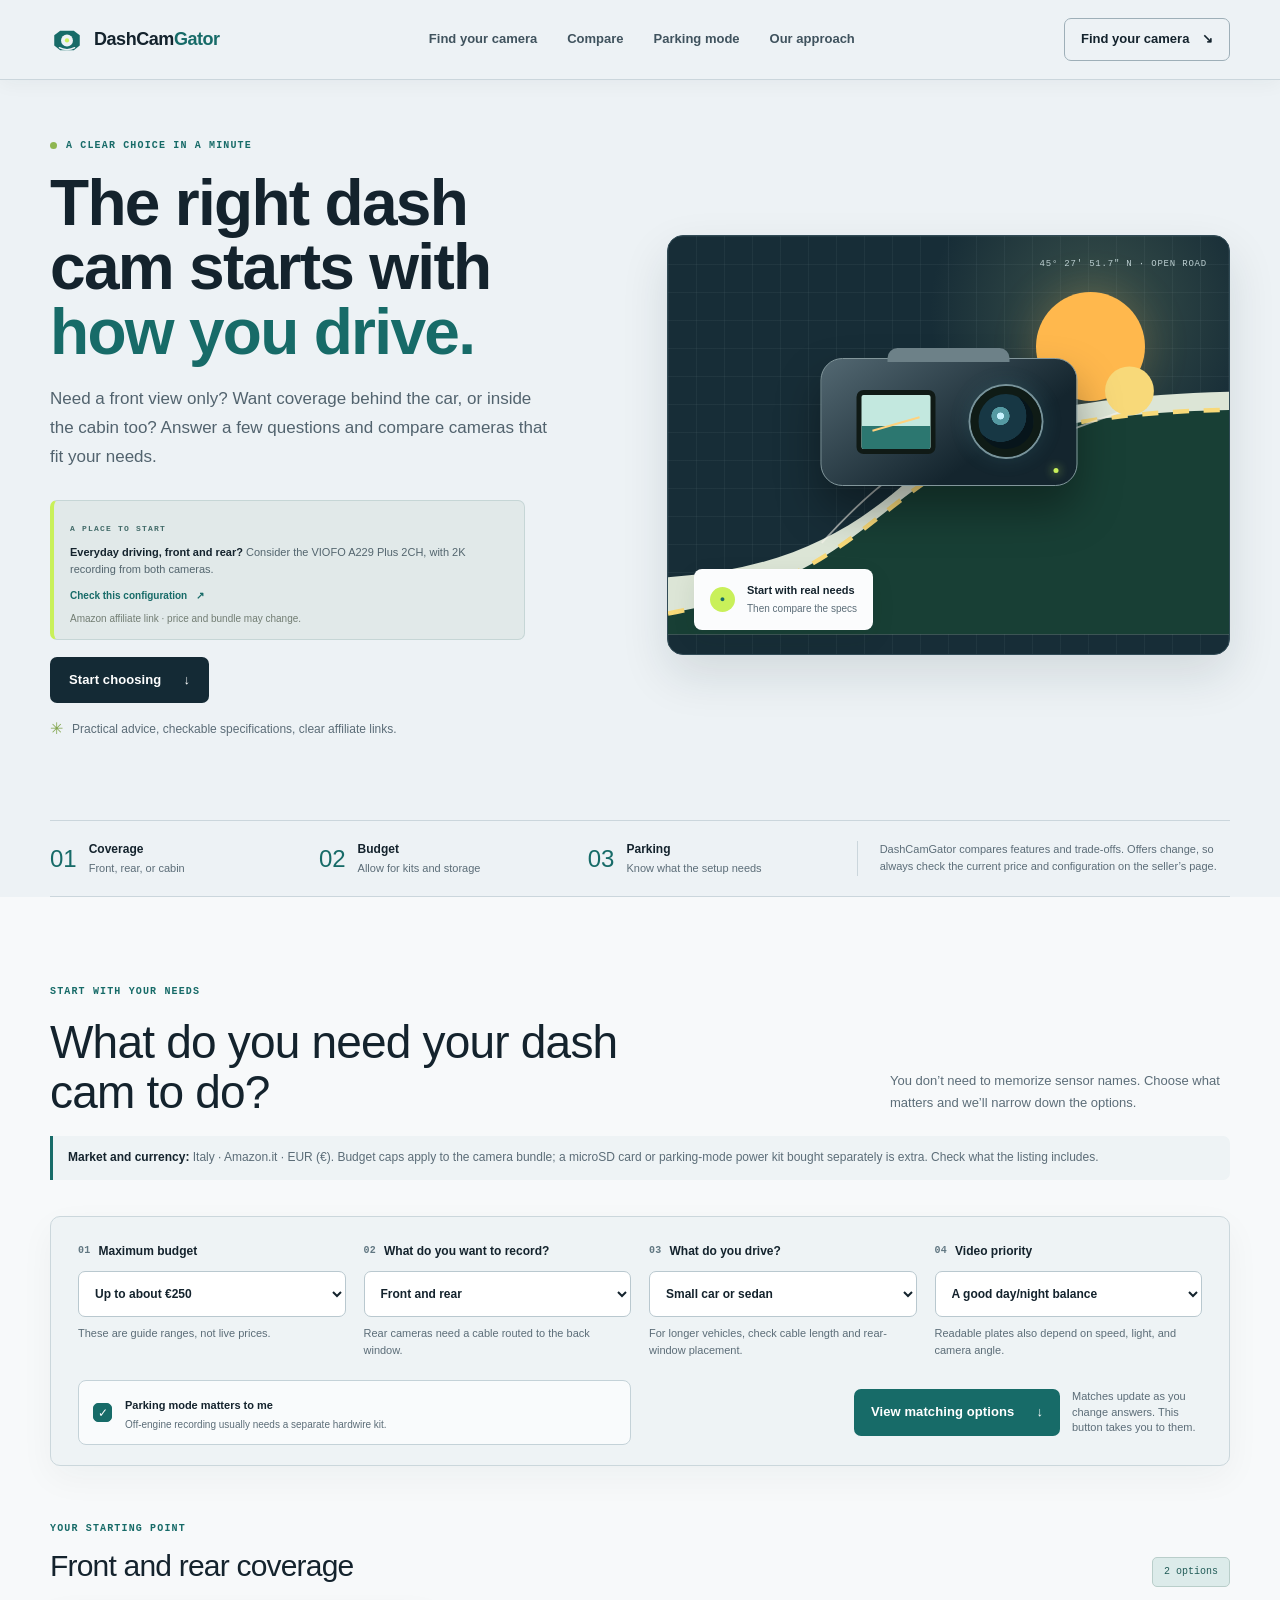
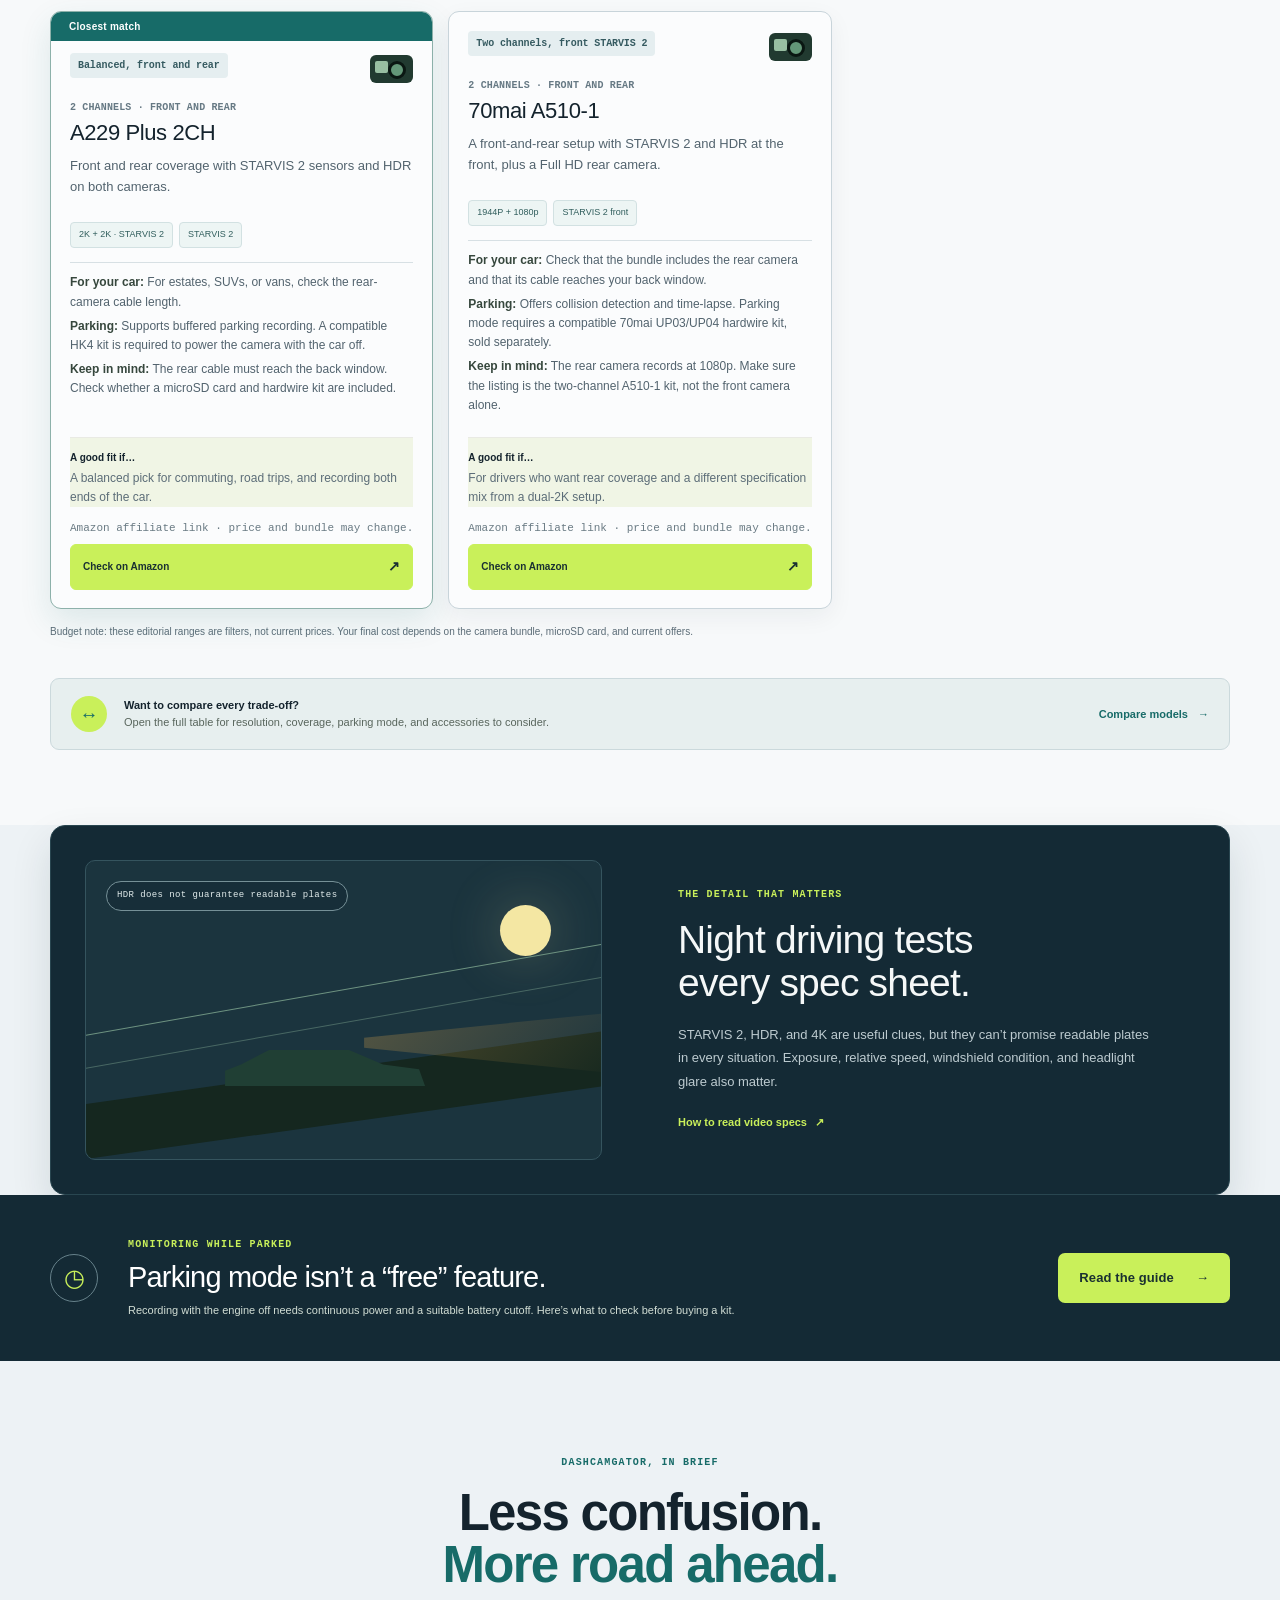
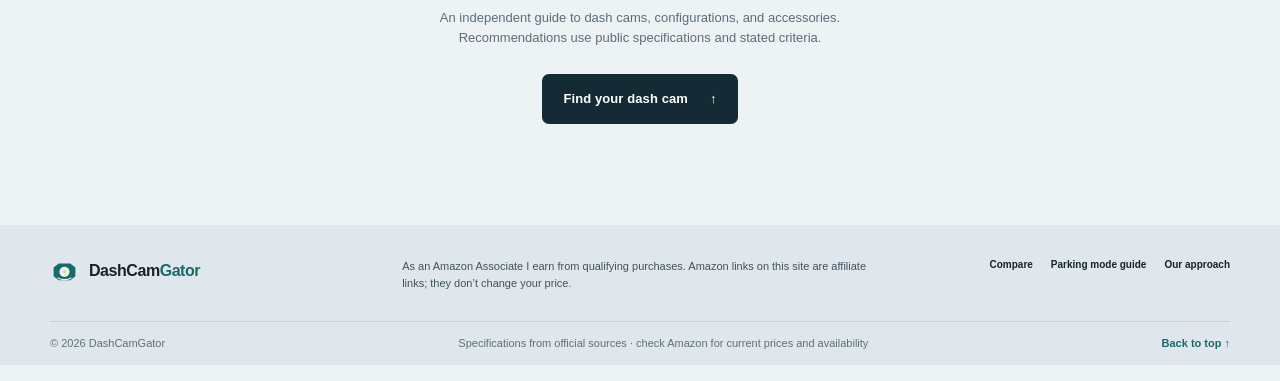
==== index.html @ cb786c98 "Publish DashCamGator static site" ====
<!doctype html>
<html lang="en">
<head>
  <meta charset="utf-8">
  <meta name="viewport" content="width=device-width, initial-scale=1">
  <meta name="theme-color" content="#edf2f5">
  <title>Which Dash Cam Should You Buy? Find Yours in a Minute | DashCamGator</title>
  <meta name="description" content="Choose a dash cam by budget, front or rear coverage, night video, and parking mode. Compare clear recommendations without made-up prices.">
  <link rel="canonical" href="https://dashcamgator.com/">
  <link rel="stylesheet" href="assets/site.css">
  <script src="assets/site.js" defer></script>
</head>
<body>
  <a class="skip-link" href="#content">Skip to content</a>
  <header class="site-header">
    <a class="brand" href="index.html" aria-label="DashCamGator home">
      <span class="brand-mark" aria-hidden="true"><svg viewBox="0 0 40 40"><path d="M5 14.5 12 9h16l7 5.5v12L28 32H12l-7-5.5z"/><circle cx="20" cy="20.5" r="7"/><circle class="brand-pupil" cx="20" cy="20.5" r="2.5"/><path class="brand-smile" d="M11 29c5 3 13 3 18 0"/></svg></span>
      <span>DashCam<span class="brand-accent">Gator</span></span>
    </a>
    <button class="menu-toggle" type="button" aria-expanded="false" aria-controls="site-nav">Menu</button>
    <nav class="site-nav" id="site-nav" aria-label="Main navigation">
      <a href="#chooser">Find your camera</a>
      <a href="compare.html">Compare</a>
      <a href="parking-mode.html">Parking mode</a>
      <a href="transparency.html">Our approach</a>
    </nav>
    <a class="header-cta" href="#chooser">Find your camera <span aria-hidden="true">↘</span></a>
  </header>

  <main id="content">
    <section class="hero section-wrap">
      <div class="hero-copy">
        <p class="eyebrow"><span class="eyebrow-dot"></span> A clear choice in a minute</p>
        <h1>The right dash cam starts with <em>how you drive.</em></h1>
        <p class="hero-lead">Need a front view only? Want coverage behind the car, or inside the cabin too? Answer a few questions and compare cameras that fit your needs.</p>
        <div class="hero-pick"><span class="hero-pick-label">A PLACE TO START</span><p><strong>Everyday driving, front and rear?</strong> Consider the VIOFO A229 Plus 2CH, with 2K recording from both cameras.</p><a href="https://www.amazon.it/s?k=VIOFO+A229+Plus+2CH+front+rear+dash+cam&tag=dacam93-20" target="_blank" rel="sponsored nofollow noopener">Check this configuration <span aria-hidden="true">↗</span></a><small>Amazon affiliate link · price and bundle may change.</small></div>
        <a class="button button-dark" href="#chooser">Start choosing <span aria-hidden="true">↓</span></a>
        <div class="hero-proof"><span aria-hidden="true">✳</span> Practical advice, checkable specifications, clear affiliate links.</div>
      </div>
      <div class="hero-visual" aria-label="Illustration of a compact dash cam and an open road">
        <div class="visual-sun"></div>
        <svg class="hero-road" viewBox="0 0 620 340" role="img" aria-hidden="true">
          <path d="M0 277c124-9 197-45 271-112 53-48 127-87 349-93v268H0z" fill="#dce5d6"/>
          <path d="M0 317c158-29 205-89 281-143 68-48 154-79 339-82v248H0z" fill="#183f35"/>
          <path d="M0 317c158-29 205-89 281-143 68-48 154-79 339-82" fill="none" stroke="#f8d979" stroke-width="5" stroke-dasharray="18 16"/>
          <path d="M170 239c43-48 74-72 114-100M448 113l58-21" fill="none" stroke="#f8f6ed" stroke-width="2" opacity=".6"/>
          <circle cx="510" cy="71" r="27" fill="#f8d979"/>
        </svg>
        <div class="camera-illustration" aria-hidden="true">
          <span class="camera-screen"><span></span></span><span class="camera-lens"></span><span class="camera-status"></span>
        </div>
        <div class="visual-caption"><span class="caption-icon">●</span><span><strong>Start with real needs</strong><small>Then compare the specs</small></span></div>
        <span class="visual-coordinate">45° 27' 51.7" N · open road</span>
      </div>
    </section>

    <section class="quick-proof section-wrap" aria-label="How to choose">
      <div><span class="proof-number">01</span><span><strong>Coverage</strong><small>Front, rear, or cabin</small></span></div>
      <div><span class="proof-number">02</span><span><strong>Budget</strong><small>Allow for kits and storage</small></span></div>
      <div><span class="proof-number">03</span><span><strong>Parking</strong><small>Know what the setup needs</small></span></div>
      <div class="proof-note">DashCamGator compares features and trade-offs. Offers change, so always check the current price and configuration on the seller’s page.</div>
    </section>

    <section class="chooser-section" id="chooser">
      <div class="section-wrap">
        <div class="section-heading chooser-heading">
          <div><p class="eyebrow">Start with your needs</p><h2>What do you need your dash cam to do?</h2></div>
          <p>You don’t need to memorize sensor names. Choose what matters and we’ll narrow down the options.</p>
        </div>
        <p class="market-note"><strong>Market and currency:</strong> Italy · Amazon.it · EUR (€). Budget caps apply to the camera bundle; a microSD card or parking-mode power kit bought separately is extra. Check what the listing includes.</p>
        <form class="chooser" id="chooser-form">
          <div class="form-step"><label for="budget">01 <span>Maximum budget</span></label><select id="budget" name="budget"><option value="1">Up to about €150</option><option value="2" selected>Up to about €250</option><option value="3">Up to about €350</option><option value="4">Prioritize quality</option></select><small>These are guide ranges, not live prices.</small></div>
          <div class="form-step"><label for="coverage">02 <span>What do you want to record?</span></label><select id="coverage" name="coverage"><option value="front">Road ahead only</option><option value="dual" selected>Front and rear</option><option value="cabin">Front, rear, and cabin</option></select><small>Rear cameras need a cable routed to the back window.</small></div>
          <div class="form-step"><label for="vehicle">03 <span>What do you drive?</span></label><select id="vehicle" name="vehicle"><option value="compact">Small car or sedan</option><option value="large">SUV, estate, or van</option><option value="work">Taxi, rideshare, or work vehicle</option></select><small>For longer vehicles, check cable length and rear-window placement.</small></div>
          <div class="form-step"><label for="priority">04 <span>Video priority</span></label><select id="priority" name="priority"><option value="balanced">A good day/night balance</option><option value="night">More detail and HDR at night</option></select><small>Readable plates also depend on speed, light, and camera angle.</small></div>
          <label class="parking-toggle" for="parking"><input id="parking" name="parking" type="checkbox" checked><span class="toggle-mark" aria-hidden="true"></span><span><strong>Parking mode matters to me</strong><small>Off-engine recording usually needs a separate hardwire kit.</small></span></label>
          <div class="form-submit"><button class="button button-green" type="submit" aria-controls="recommendations" aria-describedby="chooser-help">View matching options <span aria-hidden="true">↓</span></button><span id="chooser-help">Matches update as you change answers. This button takes you to them.</span></div>
        </form>
        <div class="recommendation-head" aria-live="polite" aria-atomic="true"><div><p class="eyebrow">Your starting point</p><h3 id="results-title">Good options to start with</h3></div><span class="result-count" id="result-count">3 options</span></div>
        <div class="product-grid" id="recommendations" aria-live="polite"></div>
        <p class="under-results">Budget note: these editorial ranges are filters, not current prices. Your final cost depends on the camera bundle, microSD card, and current offers.</p>
        <div class="compare-strip"><span class="compare-icon" aria-hidden="true">↔</span><p><strong>Want to compare every trade-off?</strong><br>Open the full table for resolution, coverage, parking mode, and accessories to consider.</p><a href="compare.html">Compare models <span aria-hidden="true">→</span></a></div>
      </div>
    </section>

    <section class="night-section section-wrap">
      <div class="night-illustration" aria-hidden="true"><span class="moon"></span><span class="night-line line-one"></span><span class="night-line line-two"></span><span class="night-car"></span><span class="night-beam"></span><span class="night-label">HDR does not guarantee readable plates</span></div>
      <div class="night-copy"><p class="eyebrow">The detail that matters</p><h2>Night driving tests<br>every spec sheet.</h2><p>STARVIS 2, HDR, and 4K are useful clues, but they can’t promise readable plates in every situation. Exposure, relative speed, windshield condition, and headlight glare also matter.</p><a class="text-link" href="compare.html#night-quality">How to read video specs <span aria-hidden="true">↗</span></a></div>
    </section>

    <section class="parking-callout">
      <div class="section-wrap parking-inner"><div class="parking-symbol" aria-hidden="true">◷</div><div><p class="eyebrow">Monitoring while parked</p><h2>Parking mode isn’t a “free” feature.</h2><p>Recording with the engine off needs continuous power and a suitable battery cutoff. Here’s what to check before buying a kit.</p></div><a class="button button-light" href="parking-mode.html">Read the guide <span aria-hidden="true">→</span></a></div>
    </section>

    <section class="closing section-wrap"><p class="eyebrow">DashCamGator, in brief</p><h2>Less confusion.<br><em>More road ahead.</em></h2><p>An independent guide to dash cams, configurations, and accessories. Recommendations use public specifications and stated criteria.</p><a class="button button-dark" href="#chooser">Find your dash cam <span aria-hidden="true">↑</span></a></section>
  </main>

  <footer class="site-footer">
    <div class="footer-top section-wrap"><a class="brand footer-brand" href="index.html"><span class="brand-mark" aria-hidden="true"><svg viewBox="0 0 40 40"><path d="M5 14.5 12 9h16l7 5.5v12L28 32H12l-7-5.5z"/><circle cx="20" cy="20.5" r="7"/><circle class="brand-pupil" cx="20" cy="20.5" r="2.5"/><path class="brand-smile" d="M11 29c5 3 13 3 18 0"/></svg></span><span>DashCam<span class="brand-accent">Gator</span></span></a><p class="footer-disclosure">As an Amazon Associate I earn from qualifying purchases. Amazon links on this site are affiliate links; they don’t change your price.</p><nav class="footer-links" aria-label="Footer links"><a href="compare.html">Compare</a><a href="parking-mode.html">Parking mode guide</a><a href="transparency.html">Our approach</a></nav></div>
    <div class="footer-bottom section-wrap"><span>© <span data-year>2026</span> DashCamGator</span><span>Specifications from official sources · check Amazon for current prices and availability</span><a href="#content">Back to top ↑</a></div>
  </footer>
</body>
</html>
---- assets/site.css ----
:root{--paper:#edf2f5;--paper-deep:#dfe7ec;--white:#fbfcfd;--ink:#14232d;--muted:#5c6d78;--green:#176b68;--green-dark:#142a35;--mint:#dcebea;--lime:#c9f05a;--yellow:#ffb84d;--line:#cbd6dc;--display:'Bahnschrift','Arial Narrow','Segoe UI',Arial,sans-serif;--sans:'Segoe UI','Aptos',Arial,sans-serif;--mono:'Consolas','SFMono-Regular','Cascadia Code',monospace;--wrap:1180px}*{box-sizing:border-box}html{scroll-behavior:smooth;scroll-padding-top:84px}body{margin:0;background:var(--paper);color:var(--ink);font-family:var(--sans);font-size:16px;line-height:1.55}a{color:inherit;text-decoration:none}button,select,input{font:inherit}button,a,select,input{accent-color:var(--green)}a:focus-visible,button:focus-visible,select:focus-visible,input:focus-visible{outline:3px solid #8cb93e;outline-offset:3px}.section-wrap{width:min(var(--wrap),calc(100% - 64px));margin-inline:auto}.skip-link{position:absolute;left:12px;top:-60px;background:var(--ink);color:white;padding:10px 15px;z-index:10}.skip-link:focus{top:12px}.site-header{height:80px;display:flex;align-items:center;justify-content:space-between;padding:0 max(32px,calc((100vw - var(--wrap))/2));border-bottom:1px solid var(--line);background:rgba(244,243,237,.94);position:sticky;top:0;z-index:5;backdrop-filter:blur(12px)}.brand{display:inline-flex;align-items:center;gap:10px;font-size:18px;font-weight:800;letter-spacing:-.7px;white-space:nowrap}.brand-mark{width:34px;height:34px;display:inline-flex}.brand-mark svg{width:100%;height:100%;fill:var(--green)}.brand-mark circle{fill:var(--paper)}.brand-mark .brand-pupil{fill:var(--lime)}.brand-mark .brand-smile{fill:none;stroke:var(--paper);stroke-width:1.5;stroke-linecap:round}.brand-accent{color:var(--green)}.site-nav{display:flex;align-items:center;gap:30px;font-size:13px;font-weight:700;color:#46534c}.site-nav a:hover,.footer-links a:hover{color:var(--green)}.header-cta{font-size:13px;font-weight:700;border:1px solid var(--ink);border-radius:999px;padding:10px 16px}.header-cta span{padding-left:9px}.menu-toggle{display:none;background:none;border:1px solid var(--line);border-radius:8px;padding:8px 12px}.hero{min-height:590px;display:grid;grid-template-columns:1fr 1fr;align-items:center;gap:54px;padding-block:58px 68px}.hero-copy{max-width:550px;padding-bottom:10px}.eyebrow{text-transform:uppercase;letter-spacing:1.6px;font-weight:800;font-size:10px;color:var(--green);margin:0 0 17px;display:flex;align-items:center;gap:9px}.eyebrow-dot{width:7px;height:7px;border-radius:50%;background:#8eb650;display:inline-block}.hero h1,.closing h2{font-family:var(--display);font-weight:500;font-size:clamp(46px,5vw,68px);line-height:1.01;letter-spacing:-2.1px;margin:0 0 21px;max-width:610px}.hero h1 em,.closing h2 em{font-weight:500;color:var(--green);font-style:italic}.hero-lead{font-size:17px;line-height:1.7;color:#5c675f;max-width:500px;margin:0 0 28px}.button{display:inline-flex;justify-content:center;align-items:center;gap:22px;border:0;border-radius:999px;padding:15px 21px;font-size:13px;font-weight:800;transition:transform .18s ease,background .18s ease;cursor:pointer}.button:hover{transform:translateY(-2px)}.button-dark{color:white;background:var(--ink)}.button-dark:hover{background:#2c4339}.button-green{color:white;background:var(--green)}.button-green:hover{background:var(--green-dark)}.button-light{background:var(--paper);color:var(--green-dark)}.hero-proof{margin-top:27px;color:var(--muted);font-size:12px;display:flex;align-items:center;gap:9px}.hero-proof span{font-size:16px;color:#82a54d}.hero-visual{height:420px;background:#e4e9df;border-radius:48% 48% 18px 18px;position:relative;overflow:hidden}.visual-sun{position:absolute;top:56px;right:84px;width:109px;height:109px;border-radius:50%;background:var(--yellow)}.hero-road{position:absolute;inset:auto 0 0;width:100%;height:83%}.camera-illustration{position:absolute;top:122px;left:50%;transform:translateX(-50%);height:128px;width:257px;border-radius:22px;background:linear-gradient(145deg,#334c40,#162b25);box-shadow:0 24px 44px #14372f38;display:flex;align-items:center;justify-content:space-evenly;border:1px solid #597364}.camera-illustration:before{content:"";position:absolute;width:122px;height:14px;top:-11px;background:#3f594b;border-radius:10px 10px 0 0}.camera-screen{width:79px;height:64px;border-radius:7px;background:#b2d3c2;display:flex;align-items:center;justify-content:center;border:5px solid #101a16;overflow:hidden}.camera-screen:before{content:"";width:100%;height:23px;align-self:flex-end;background:#4f8268}.camera-screen span{position:absolute;width:49px;height:2px;background:#f7e28d;transform:rotate(-16deg);margin-top:5px}.camera-lens{width:71px;height:71px;border:8px solid #0f1b16;background:radial-gradient(circle at 40% 40%,#9bbba1 0 7%,#47715b 8% 19%,#102820 20% 55%,#07130f 56%);border-radius:50%;box-shadow:0 0 0 2px #4d6857}.camera-status{position:absolute;right:18px;bottom:12px;width:5px;height:5px;border-radius:50%;background:#bde777;box-shadow:0 0 8px #bde777}.visual-caption{position:absolute;left:26px;bottom:24px;background:var(--white);border-radius:11px;padding:12px 15px;display:flex;align-items:center;gap:12px;box-shadow:0 8px 24px #17332915}.caption-icon{width:25px;height:25px;border-radius:50%;background:var(--lime);display:grid;place-items:center;color:var(--green);font-size:9px}.visual-caption strong,.visual-caption small{display:block}.visual-caption strong{font-size:11px}.visual-caption small{font-size:10px;color:var(--muted);margin-top:2px}.visual-coordinate{position:absolute;right:22px;top:22px;color:#5c7160;font-size:9px;letter-spacing:.8px;text-transform:uppercase}.quick-proof{border-top:1px solid var(--line);border-bottom:1px solid var(--line);padding-block:19px;display:grid;grid-template-columns:1fr 1fr 1fr 1.5fr;align-items:center;gap:20px}.quick-proof>div:not(.proof-note){display:flex;align-items:center;gap:12px}.proof-number{font-family:var(--display);font-size:24px;color:#85a56a}.quick-proof strong,.quick-proof small{display:block}.quick-proof strong{font-size:12px}.quick-proof small{color:var(--muted);font-size:10px;margin-top:2px}.proof-note{font-size:10px;color:var(--muted);border-left:1px solid var(--line);padding-left:22px;line-height:1.55}.chooser-section{background:var(--white);padding:87px 0 75px}.section-heading{display:flex;justify-content:space-between;align-items:end;gap:48px}.section-heading h2,.night-copy h2,.parking-inner h2,.article-hero h1,.article-section h2{font-family:var(--display);font-weight:500;letter-spacing:-1px;line-height:1.1}.section-heading h2{font-size:clamp(32px,3.7vw,46px);margin:0;max-width:620px}.section-heading>p{max-width:340px;font-size:13px;line-height:1.65;color:var(--muted);margin:0 0 5px}.chooser{margin-top:36px;padding:25px 27px 20px;border:1px solid var(--line);border-radius:16px;display:grid;grid-template-columns:repeat(4,1fr);gap:22px 18px;background:#fbfbf6}.form-step label{display:flex;gap:8px;align-items:center;color:#93a296;font-weight:800;font-size:10px;letter-spacing:.7px}.form-step label span{color:var(--ink);font-size:12px;letter-spacing:0}.form-step select{width:100%;height:46px;margin-top:11px;padding:0 34px 0 12px;border:1px solid var(--line);border-radius:8px;background:white;color:var(--ink);font-size:12px;font-weight:700}.form-step small,.parking-toggle small{display:block;color:var(--muted);font-size:10px;line-height:1.45;margin-top:8px}.parking-toggle{grid-column:span 2;display:flex;align-items:center;gap:13px;background:#eef3e9;border:1px solid #dae4d4;border-radius:9px;padding:11px 14px;cursor:pointer}.parking-toggle input{position:absolute;opacity:0;width:1px;height:1px}.toggle-mark{flex:0 0 19px;width:19px;height:19px;border:1px solid #a3b19f;border-radius:5px;background:white;display:grid;place-items:center}.parking-toggle input:checked+.toggle-mark{background:var(--green);border-color:var(--green)}.parking-toggle input:checked+.toggle-mark:after{content:"✓";color:white;font-size:12px;line-height:1}.parking-toggle input:focus-visible+.toggle-mark{outline:3px solid #8cb93e;outline-offset:3px}.parking-toggle strong{font-size:11px}.parking-toggle small{margin-top:1px}.form-submit{grid-column:span 2;display:flex;align-items:center;justify-content:flex-end;gap:12px}.form-submit .button{padding:13px 17px}.form-submit>span{max-width:130px;color:var(--muted);font-size:9px;line-height:1.4}.recommendation-head{display:flex;justify-content:space-between;align-items:end;margin:55px 0 21px}.recommendation-head .eyebrow{margin-bottom:7px}.recommendation-head h3{font-family:var(--display);font-size:30px;font-weight:500;letter-spacing:-.5px;margin:0}.result-count{font-size:10px;color:var(--green);background:var(--mint);border-radius:999px;padding:6px 11px;margin-bottom:3px}.product-grid{display:grid;grid-template-columns:repeat(3,1fr);gap:15px}.product-card{position:relative;border:1px solid var(--line);border-radius:14px;background:#fff;padding:19px 19px 18px;display:flex;flex-direction:column;min-height:405px;overflow:hidden}.product-card.is-best{border-color:#88a77b;box-shadow:0 10px 28px #2544330b}.product-card.is-best:before{content:"Closest match";position:absolute;top:0;left:0;right:0;background:var(--green);color:white;padding:7px 18px;font-size:10px;font-weight:800;letter-spacing:.25px}.product-card.is-best .product-card-top{margin-top:22px}.product-card-top{display:flex;align-items:start;justify-content:space-between;gap:12px}.product-badge{font-size:9px;color:var(--green);background:#edf3e9;padding:5px 8px;border-radius:999px;font-weight:800}.camera-mini{width:43px;height:28px;border-radius:6px;background:#213a30;position:relative;flex-shrink:0;margin-top:2px}.camera-mini:before{content:"";position:absolute;right:7px;top:6px;width:12px;height:12px;border:3px solid #0a1712;border-radius:50%;background:#639778}.camera-mini:after{content:"";position:absolute;left:5px;top:6px;width:13px;height:12px;border-radius:2px;background:#98bfa2}.channels-label{margin:17px 0 5px;color:var(--muted);font-size:9px;text-transform:uppercase;letter-spacing:1px;font-weight:800}.product-card h4{font-family:var(--display);font-size:22px;line-height:1.15;font-weight:500;letter-spacing:-.4px;margin:0 0 11px}.product-summary{color:#59665d;font-size:11px;line-height:1.58;margin:0 0 14px;min-height:52px}.spec-pills{display:flex;gap:6px;flex-wrap:wrap;margin-bottom:14px}.spec-pills span{font-size:9px;color:#45564a;border:1px solid #e1e5dc;border-radius:999px;padding:5px 8px}.product-verdict{border-top:1px solid #e9eae4;padding-top:12px;margin-top:auto}.product-verdict strong{font-size:10px;display:block;margin-bottom:4px}.product-verdict p{font-size:10px;line-height:1.45;color:var(--muted);margin:0}.affiliate-note{font-size:9px;color:#66716a;margin:13px 0 8px}.product-link{display:flex;justify-content:space-between;align-items:center;background:var(--ink);color:white;border-radius:7px;padding:11px 12px;font-size:10px;font-weight:800}.product-link:hover{background:var(--green)}.product-link span{font-size:14px}.under-results{font-size:10px;color:var(--muted);margin:15px 0 39px}.compare-strip{display:flex;align-items:center;gap:17px;background:#f0f1e9;border-radius:12px;padding:17px 20px}.compare-icon{width:36px;height:36px;border-radius:50%;background:var(--lime);display:grid;place-items:center;font-size:19px;color:var(--green);flex-shrink:0}.compare-strip p{font-size:11px;line-height:1.55;color:#59665d;margin:0;flex:1}.compare-strip strong{color:var(--ink)}.compare-strip>a{font-size:11px;font-weight:800;color:var(--green);white-space:nowrap}.compare-strip>a span{margin-left:7px}.night-section{display:grid;grid-template-columns:1fr 1fr;gap:76px;align-items:center;padding-block:93px}.night-illustration{height:300px;border-radius:17px;background:#1f3831;position:relative;overflow:hidden;background-image:linear-gradient(130deg,transparent 50%,#294d40 50%)}.night-illustration:before{content:"";position:absolute;left:0;right:0;bottom:0;height:55px;background:#15271f;transform:skewY(-8deg);transform-origin:left}.moon{position:absolute;width:51px;height:51px;border-radius:50%;background:#f4e7a3;right:50px;top:44px;box-shadow:0 0 54px #f4e7a340}.night-line{position:absolute;height:1px;background:#6e9381;left:-18px;right:-10px;transform:rotate(-10deg)}.line-one{top:129px}.line-two{top:162px;opacity:.55}.night-car{position:absolute;bottom:66px;left:27%;width:200px;height:48px;background:#203f34;clip-path:polygon(8% 40%,22% 10%,62% 10%,79% 40%,97% 50%,100% 85%,0 85%,0 53%);filter:drop-shadow(0 5px 5px #0c1611)}.night-car:after{content:"";position:absolute}.night-beam{position:absolute;bottom:85px;left:54%;width:260px;height:63px;background:linear-gradient(90deg,#f8e49b33,transparent);clip-path:polygon(0 42%,100% 0,100% 100%,0 58%)}.night-label{position:absolute;left:20px;top:20px;color:#b9d0c0;border:1px solid #789284;border-radius:999px;padding:7px 10px;font-size:9px;letter-spacing:.4px}.night-copy h2{font-size:39px;margin:0 0 18px}.night-copy>p:not(.eyebrow){font-size:13px;line-height:1.8;color:var(--muted);max-width:480px}.text-link{display:inline-flex;align-items:center;gap:8px;font-size:11px;font-weight:800;color:var(--green);margin-top:8px}.parking-callout{background:var(--green-dark);color:white;padding:42px 0}.parking-inner{display:grid;grid-template-columns:55px 1fr auto;align-items:center;gap:23px}.parking-symbol{height:48px;width:48px;border:1px solid #739080;border-radius:50%;display:grid;place-items:center;color:var(--lime);font-family:var(--display);font-size:24px}.parking-inner .eyebrow{color:var(--lime);margin-bottom:9px}.parking-inner h2{font-size:29px;margin:0 0 8px}.parking-inner p:not(.eyebrow){font-size:11px;color:#d1ddd4;margin:0;max-width:650px}.parking-inner .button{margin-left:18px}.closing{text-align:center;padding-block:94px 101px}.closing .eyebrow{justify-content:center}.closing h2{font-size:51px;margin:0 auto 18px}.closing>p:not(.eyebrow){font-size:13px;color:var(--muted);max-width:445px;margin:0 auto 25px}.site-footer{background:#e9e9e1}.footer-top{display:grid;grid-template-columns:1fr 1.5fr 1fr;gap:35px;align-items:start;padding-block:32px 27px}.footer-brand{font-size:16px}.footer-brand .brand-mark{width:29px;height:29px}.footer-disclosure{font-size:10px;line-height:1.6;color:#46534c;margin:1px 0}.footer-links{display:flex;justify-content:flex-end;gap:18px;font-size:10px;font-weight:700;flex-wrap:wrap}.footer-bottom{border-top:1px solid #d4d7cd;padding-block:13px;display:flex;justify-content:space-between;gap:14px;color:#717b72;font-size:9px}.footer-bottom a{color:var(--green);font-weight:700}.article-hero{background:var(--green-dark);color:white;padding:77px 0 74px}.article-hero .eyebrow{color:var(--lime)}.article-hero h1{font-size:clamp(42px,5vw,62px);max-width:810px;margin:0 0 16px}.article-hero>div>p:not(.eyebrow){max-width:700px;color:#d8e3db;font-size:15px;line-height:1.7}.article-body{padding-block:55px 80px}.article-layout{display:grid;grid-template-columns:minmax(0,760px) 270px;gap:70px;align-items:start}.article-main p,.article-main li{font-size:14px;color:#4e5d53;line-height:1.8}.article-main h2{font-size:33px;margin:43px 0 13px}.article-main h3{font-size:18px;margin:27px 0 8px}.article-main ul{padding-left:21px}.article-main li{padding-left:4px;margin:7px 0}.article-callout{padding:18px 20px;border-left:3px solid #8fae61;background:#edf2e8;border-radius:0 9px 9px 0;margin:23px 0;color:#42574a;font-size:12px;line-height:1.7}.article-aside{position:sticky;top:106px;background:#eeefe8;border-radius:11px;padding:19px}.article-aside h3{font-family:var(--display);font-size:21px;font-weight:500;margin:0 0 12px}.article-aside a{display:block;font-size:11px;font-weight:700;color:var(--green);padding:9px 0;border-top:1px solid #d9ddd3}.comparison-wrap{overflow-x:auto;border:1px solid var(--line);border-radius:12px;background:white;margin:22px 0}.comparison-table{width:100%;border-collapse:collapse;min-width:770px}.comparison-table th,.comparison-table td{text-align:left;vertical-align:top;padding:14px 15px;border-bottom:1px solid #e7e9e2;font-size:11px;line-height:1.55}.comparison-table th{background:#eff2e9;color:#385042;font-size:10px;letter-spacing:.3px}.comparison-table td:first-child{font-weight:800;color:var(--ink);min-width:135px}.comparison-table tr:last-child td{border-bottom:0}.source-list a{color:var(--green);text-decoration:underline;text-underline-offset:3px}.small-print{font-size:11px!important;color:var(--muted)!important}.pending-info{display:block;border:1px dashed #9c6b33;background:#fff5e7;color:#6a4823;border-radius:8px;padding:12px 14px;font-size:12px;line-height:1.6;margin:20px 0}.article-main .notice-title{font-size:13px;font-weight:800;color:var(--ink)}@media(max-width:950px){.site-header{padding-inline:24px}.site-nav{gap:16px}.hero{gap:28px;min-height:520px}.hero-visual{height:360px}.quick-proof{grid-template-columns:1fr 1fr}.proof-note{grid-column:span 2;padding:10px 0 0;border-left:0;border-top:1px solid var(--line)}.chooser{grid-template-columns:repeat(2,1fr)}.product-grid{grid-template-columns:repeat(2,1fr)}.product-card:last-child:nth-child(odd){grid-column:span 2;min-height:330px}.night-section{gap:40px}.parking-inner{grid-template-columns:48px 1fr}.parking-inner .button{grid-column:2;margin:0;justify-self:start}.footer-top{grid-template-columns:1fr 1.4fr}.footer-links{grid-column:span 2;justify-content:flex-start}.article-layout{grid-template-columns:minmax(0,1fr) 220px;gap:35px}}@media(max-width:700px){.section-wrap{width:min(100% - 36px,var(--wrap))}.site-header{height:68px;padding-inline:18px}.brand{font-size:16px}.brand-mark{width:29px;height:29px}.header-cta{display:none}.menu-toggle{display:block;font-size:11px;font-weight:700}.site-nav{display:none;position:absolute;top:67px;left:0;right:0;background:var(--paper);padding:12px 20px 18px;border-bottom:1px solid var(--line);flex-direction:column;align-items:stretch;gap:0}.site-nav.is-open{display:flex}.site-nav a{padding:11px 0;border-bottom:1px solid var(--line)}.site-nav a:last-child{border:0}.hero{grid-template-columns:1fr;gap:30px;padding-block:49px 42px}.hero h1{font-size:48px;max-width:500px}.hero-lead{font-size:15px}.hero-visual{height:310px}.visual-sun{width:80px;height:80px;right:49px;top:36px}.camera-illustration{top:89px;transform:translateX(-50%) scale(.84)}.visual-caption{left:14px;bottom:14px}.visual-coordinate{top:15px;right:13px;font-size:8px}.quick-proof{gap:15px 10px;padding-block:17px}.quick-proof>div:not(.proof-note){gap:8px}.proof-number{font-size:19px}.quick-proof strong{font-size:10px}.quick-proof small{font-size:9px}.proof-note{font-size:9px;grid-column:span 2}.chooser-section{padding:59px 0 52px}.section-heading{display:block}.section-heading h2{font-size:37px}.section-heading>p{margin-top:13px;font-size:12px}.chooser{grid-template-columns:1fr;padding:18px;gap:17px;margin-top:24px}.form-step select{height:44px}.parking-toggle,.form-submit{grid-column:span 1}.form-submit{justify-content:flex-start;flex-wrap:wrap}.form-submit>span{max-width:120px}.recommendation-head{margin-top:39px}.recommendation-head h3{font-size:26px}.product-grid{grid-template-columns:1fr}.product-card:last-child:nth-child(odd){grid-column:auto;min-height:405px}.product-card{min-height:405px}.compare-strip{align-items:flex-start;flex-wrap:wrap;padding:15px}.compare-strip p{min-width:calc(100% - 60px)}.compare-strip>a{margin-left:53px}.night-section{grid-template-columns:1fr;gap:27px;padding-block:60px}.night-illustration{height:240px}.night-copy h2{font-size:34px}.parking-callout{padding:31px 0}.parking-inner{grid-template-columns:39px 1fr;gap:15px}.parking-symbol{height:38px;width:38px}.parking-inner h2{font-size:25px}.parking-inner p:not(.eyebrow){font-size:10px}.parking-inner .button{grid-column:2;margin-top:5px}.closing{padding-block:68px}.closing h2{font-size:43px}.footer-top{grid-template-columns:1fr;gap:17px;padding-block:27px 20px}.footer-links{grid-column:auto;justify-content:flex-start;gap:15px}.footer-bottom{flex-wrap:wrap;justify-content:flex-start}.footer-bottom span:nth-child(2){order:3;width:100%}.article-hero{padding:56px 0}.article-hero h1{font-size:43px}.article-hero>div>p:not(.eyebrow){font-size:13px}.article-body{padding-block:37px 58px}.article-layout{grid-template-columns:1fr;gap:25px}.article-aside{position:static;order:-1}.article-main h2{font-size:29px;margin-top:34px}.article-main p,.article-main li{font-size:13px}.comparison-wrap{margin-inline:-3px}.comparison-table th,.comparison-table td{padding:12px}.pending-info{font-size:11px}}@media(prefers-reduced-motion:reduce){html{scroll-behavior:auto}*,*:before,*:after{transition:none!important;animation:none!important}}
.visually-hidden{position:absolute!important;width:1px!important;height:1px!important;padding:0!important;margin:-1px!important;overflow:hidden!important;clip:rect(0,0,0,0)!important;white-space:nowrap!important;border:0!important}.budget-warning{margin:0 0 16px}
.product-extra{padding:10px 0 12px;margin-bottom:10px;border-top:1px solid #e9eae4}.product-extra p{font-size:9px;line-height:1.5;color:#657168;margin:0 0 5px}.product-extra p:last-child{margin-bottom:0}.product-extra strong{color:#36473d}
.hero-pick{max-width:475px;border-left:3px solid #9fbd75;background:#ebeee5;padding:12px 15px;margin:0 0 17px}.hero-pick-label{font-size:8px;letter-spacing:1.2px;font-weight:800;color:#4e765e}.hero-pick p{font-size:11px;line-height:1.55;margin:5px 0 4px;color:#526056}.hero-pick p strong{color:#1e3027}.hero-pick a{font-size:10px;font-weight:800;color:#215d47}.hero-pick a span{margin-left:6px}.hero-pick small{display:block;font-size:8px;color:#727d73;margin-top:4px}.hero .button{padding:13px 19px}.hero-proof{margin-top:14px}@media(max-width:700px){.hero-pick{max-width:100%;margin-bottom:14px}.hero-proof{margin-top:14px}}

/* DashCamGator automotive / tech visual system */
body { background: var(--paper); color: var(--ink); }
button, select, input { accent-color: var(--green); }
a:focus-visible, button:focus-visible, select:focus-visible, input:focus-visible {
  outline-color: #bf7b20;
  outline-offset: 3px;
}
.site-header {
  background: rgba(237, 242, 245, .96);
  border-bottom-color: var(--line);
  box-shadow: 0 4px 18px rgba(20, 42, 53, .045);
}
.brand { letter-spacing: -.45px; }
.brand-accent { color: var(--green); }
.site-nav { color: #40535e; }
.site-nav a:hover, .footer-links a:hover { color: var(--green); }
.header-cta, .menu-toggle {
  border-color: #9eafb8;
  border-radius: 7px;
  transition: background .18s ease, color .18s ease, border-color .18s ease;
}
.header-cta:hover { background: var(--green-dark); border-color: var(--green-dark); color: white; }
.eyebrow, .hero-pick-label, .form-step label, .channels-label,
.product-badge, .affiliate-note, .visual-coordinate, .night-label {
  font-family: var(--mono);
}
.eyebrow { letter-spacing: 1.15px; color: var(--green); }
.hero h1, .closing h2, .section-heading h2, .night-copy h2,
.parking-inner h2, .article-hero h1, .article-section h2, .article-main h2,
.article-main h3, .recommendation-head h3 {
  font-family: var(--display);
  letter-spacing: -.8px;
}
.hero h1, .closing h2 { font-weight: 750; letter-spacing: -1.7px; }
.hero h1 em, .closing h2 em { color: var(--green); font-style: normal; font-weight: 750; }
.hero-lead { color: #52636e; }
.hero-pick {
  background: #e1e9e9;
  border: 1px solid #c6d6d6;
  border-left: 4px solid var(--lime);
  border-radius: 7px;
  padding: 13px 16px;
}
.hero-pick-label { color: #426b69; }
.hero-pick p { color: #53656e; }
.hero-pick p strong { color: var(--ink); }
.hero-pick a { color: var(--green); }
.hero-visual {
  border: 1px solid #314b56;
  border-radius: 16px;
  background-color: #172d37;
  background-image:
    linear-gradient(rgba(190, 211, 217, .055) 1px, transparent 1px),
    linear-gradient(90deg, rgba(190, 211, 217, .055) 1px, transparent 1px),
    radial-gradient(circle at 76% 18%, #3a514b 0, transparent 30%);
  background-size: 28px 28px, 28px 28px, 100% 100%;
  box-shadow: 0 20px 48px rgba(20, 42, 53, .12);
}
.visual-sun { background: var(--yellow); box-shadow: 0 0 45px rgba(255, 184, 77, .22); }
.camera-illustration {
  background: linear-gradient(145deg, #536872, #14252e 68%);
  border-color: #82969b;
  box-shadow: 0 24px 44px rgba(0, 0, 0, .35);
}
.camera-illustration:before { background: #6d8188; }
.camera-screen { background: #c3e8df; }
.camera-screen:before { background: #2c7770; }
.camera-screen span { background: #ffd27e; }
.camera-lens {
  background: radial-gradient(circle at 40% 40%, #c9f3ff 0 7%, #5599a2 8% 19%, #173744 20% 55%, #07151b 56%);
  box-shadow: 0 0 0 2px #78939a, 0 0 22px rgba(93, 188, 199, .18);
}
.camera-status { background: var(--lime); box-shadow: 0 0 10px var(--lime); }
.visual-caption { border: 1px solid rgba(255,255,255,.6); border-radius: 8px; }
.caption-icon { background: var(--lime); }
.visual-coordinate { color: #bbced0; }
.button {
  border-radius: 7px;
  letter-spacing: .1px;
}
.button-dark { background: var(--green-dark); }
.button-dark:hover { background: #244552; }
.button-green { background: var(--green); }
.button-green:hover { background: #115451; }
.button-light { background: var(--lime); color: #1a3031; }
.button-light:hover { background: #d8f988; }
.quick-proof { border-color: var(--line); }
.proof-number { color: var(--green); }
.proof-note { border-left-color: var(--line); }
.chooser-section { background: #f7f9fa; }
.section-heading h2 { color: var(--ink); }
.section-heading > p { color: var(--muted); }
.chooser {
  border-color: #cbd7dc;
  border-radius: 10px;
  background: #eef3f5;
  box-shadow: 0 12px 35px rgba(20, 42, 53, .045);
}
.form-step label { color: #617782; letter-spacing: .25px; }
.form-step label span { color: var(--ink); font-family: var(--sans); }
.form-step select {
  border: 1px solid #b9c8cf;
  border-radius: 7px;
  background: #fff;
  color: var(--ink);
}
.form-step select:hover { border-color: var(--green); }
.form-step small { color: var(--muted); }
.parking-toggle { border-color: #c4d2d8; border-radius: 8px; background: #f9fbfc; }
.toggle-mark { border-color: #8da2aa; }
.parking-toggle input:checked + .toggle-mark { background: var(--green); border-color: var(--green); }
.form-submit > span { color: var(--muted); }
.recommendation-head { border-bottom-color: var(--line); }
.recommendation-head .eyebrow { color: var(--green); }
.result-count { border: 1px solid #b9ceca; border-radius: 5px; background: var(--mint); color: #225c58; font-family: var(--mono); }
.product-card {
  border: 1px solid #c8d4da;
  border-radius: 11px;
  background: var(--white);
  box-shadow: 0 8px 24px rgba(20, 42, 53, .055);
}
.product-card.is-best {
  border-color: #8db1aa;
  box-shadow: 0 12px 32px rgba(23, 107, 104, .12);
}
.product-badge { border-radius: 4px; background: #e5eef0; color: #355a60; letter-spacing: -.1px; }
.channels-label { color: #667984; letter-spacing: .15px; }
.product-summary { color: #52636e; }
.spec-pills span { border: 1px solid #d2e1e2; border-radius: 4px; background: #edf5f4; color: #315e5d; }
.product-extra { border-top-color: #d7e0e4; }
.product-verdict { border-left-color: var(--lime); background: #f0f5e5; }
.product-link {
  border: 1px solid var(--lime);
  border-radius: 6px;
  background: var(--lime);
  color: #193032;
}
.product-link:hover { background: #daf887; border-color: #daf887; }
.affiliate-note { color: #697a83; }
.compare-strip { border: 1px solid #cbd9dc; border-radius: 9px; background: #e7efef; }
.compare-icon { color: var(--green); }
.night-section {
  padding: 34px;
  border: 1px solid #294650;
  border-radius: 15px;
  background: #142a35;
  color: #f2f6f7;
  box-shadow: 0 18px 40px rgba(20, 42, 53, .12);
}
.night-illustration { border: 1px solid #35545e; border-radius: 10px; background: #1b343e; }
.night-copy .eyebrow { color: var(--lime); }
.night-copy h2 { color: #f5f8f8; }
.night-copy > p:not(.eyebrow) { color: #bdcbd0; }
.night-label { border-color: #769097; color: #e2ecec; background: rgba(20,42,53,.55); }
.night-beam { background: linear-gradient(135deg, rgba(255,184,77,.25), transparent); }
.text-link { color: var(--green); }
.night-copy .text-link { color: var(--lime); }
.parking-callout { background: var(--green-dark); }
.parking-inner .eyebrow { color: var(--lime); }
.parking-symbol { border-color: #66818a; color: var(--lime); }
.closing h2 { color: var(--ink); }
.site-footer { background: #dfe7ec; }
.footer-disclosure { color: #40535e; }
.footer-bottom { border-top-color: #c5d1d7; color: #5e707a; }
.footer-bottom a { color: var(--green); }
.article-hero {
  background-color: var(--green-dark);
  background-image: linear-gradient(rgba(179, 208, 209, .045) 1px, transparent 1px), linear-gradient(90deg, rgba(179, 208, 209, .045) 1px, transparent 1px);
  background-size: 26px 26px;
}
.article-hero .eyebrow { color: var(--lime); }
.article-hero h1 { font-weight: 750; }
.article-hero > div > p:not(.eyebrow) { color: #c9d7dc; }
.article-aside { border: 1px solid #d1dce0; background: #e8eef1; }
.article-aside a { color: var(--green); border-top-color: #d0dce1; }
.article-callout { border-left-color: var(--green); background: #e5efee; color: #405b5d; }
.comparison-wrap { border-color: #cbd6dc; border-radius: 9px; }
.comparison-table th { background: #e4eded; color: #264f52; }
.comparison-table th, .comparison-table td { border-bottom-color: #e0e7ea; }
.source-list a { color: var(--green); }
.pending-info { border-color: #d6a14f; background: #fff5e5; color: #76501b; }
.product-summary { font-size: 13px; line-height: 1.6; }
.product-extra p { color: #52636e; font-size: 12px; line-height: 1.6; }
.product-verdict p { font-size: 12px; line-height: 1.55; }
.affiliate-note { font-size: 11px; line-height: 1.5; }
.form-step small { font-size: 11px; line-height: 1.5; }
.form-submit > span { font-size: 11px; }
.hero-pick small { font-size: 10px; line-height: 1.5; }
.proof-note, .quick-proof small, .footer-disclosure, .footer-bottom { font-size: 11px; }
.channels-label, .product-badge { font-size: 10px; }

@media (max-width: 700px) {
  .night-section { padding: 28px 20px; }
}
.error-heading { color: var(--ink); font-family: var(--display); font-size: clamp(44px,7vw,72px); font-weight: 750; letter-spacing: -1.5px; line-height: 1.04; }
.article-layout > * { min-width: 0; }
.comparison-wrap { max-width: 100%; min-width: 0; overflow-x: auto; overscroll-behavior-x: contain; -webkit-overflow-scrolling: touch; }
.comparison-wrap[tabindex="0"]:focus-visible { outline: 3px solid #bf7b20; outline-offset: 3px; }
.source-list a { overflow-wrap: anywhere; word-break: normal; }
.table-scroll-cue { display: none; }
@media (min-width: 951px) {
  .article-layout { grid-template-columns: minmax(0,780px) 270px; }
}
@media (max-width: 1199px) {
  .table-scroll-cue { display: flex; align-items: center; justify-content: space-between; gap: 12px; margin: 8px 0 22px; color: var(--muted); font-size: 12px; }
  .table-scroll-cue span { color: var(--green); font-size: 18px; }
}
@media (max-width: 700px) {
.article-hero h1 { font-size: clamp(34px,10vw,43px); overflow-wrap: anywhere; }
}

/* Menu and selector interactions */
.menu-toggle[aria-expanded="true"] { background: var(--mint); border-color: var(--green); color: var(--green-dark); }
.recommendation-head { scroll-margin-top: 16px; }
@media (max-width: 700px) {
  .form-submit > span { max-width: 250px; }
}
.market-note {
  margin: 18px 0 0;
  padding: 12px 15px;
  border-left: 3px solid var(--green);
  border-radius: 0 7px 7px 0;
  background: #eef3f5;
  color: var(--muted);
  font-size: 12px;
  line-height: 1.65;
}
.market-note strong { color: var(--ink); }
@media (max-width: 700px) {
  .market-note { margin-top: 16px; font-size: 11px; }
}
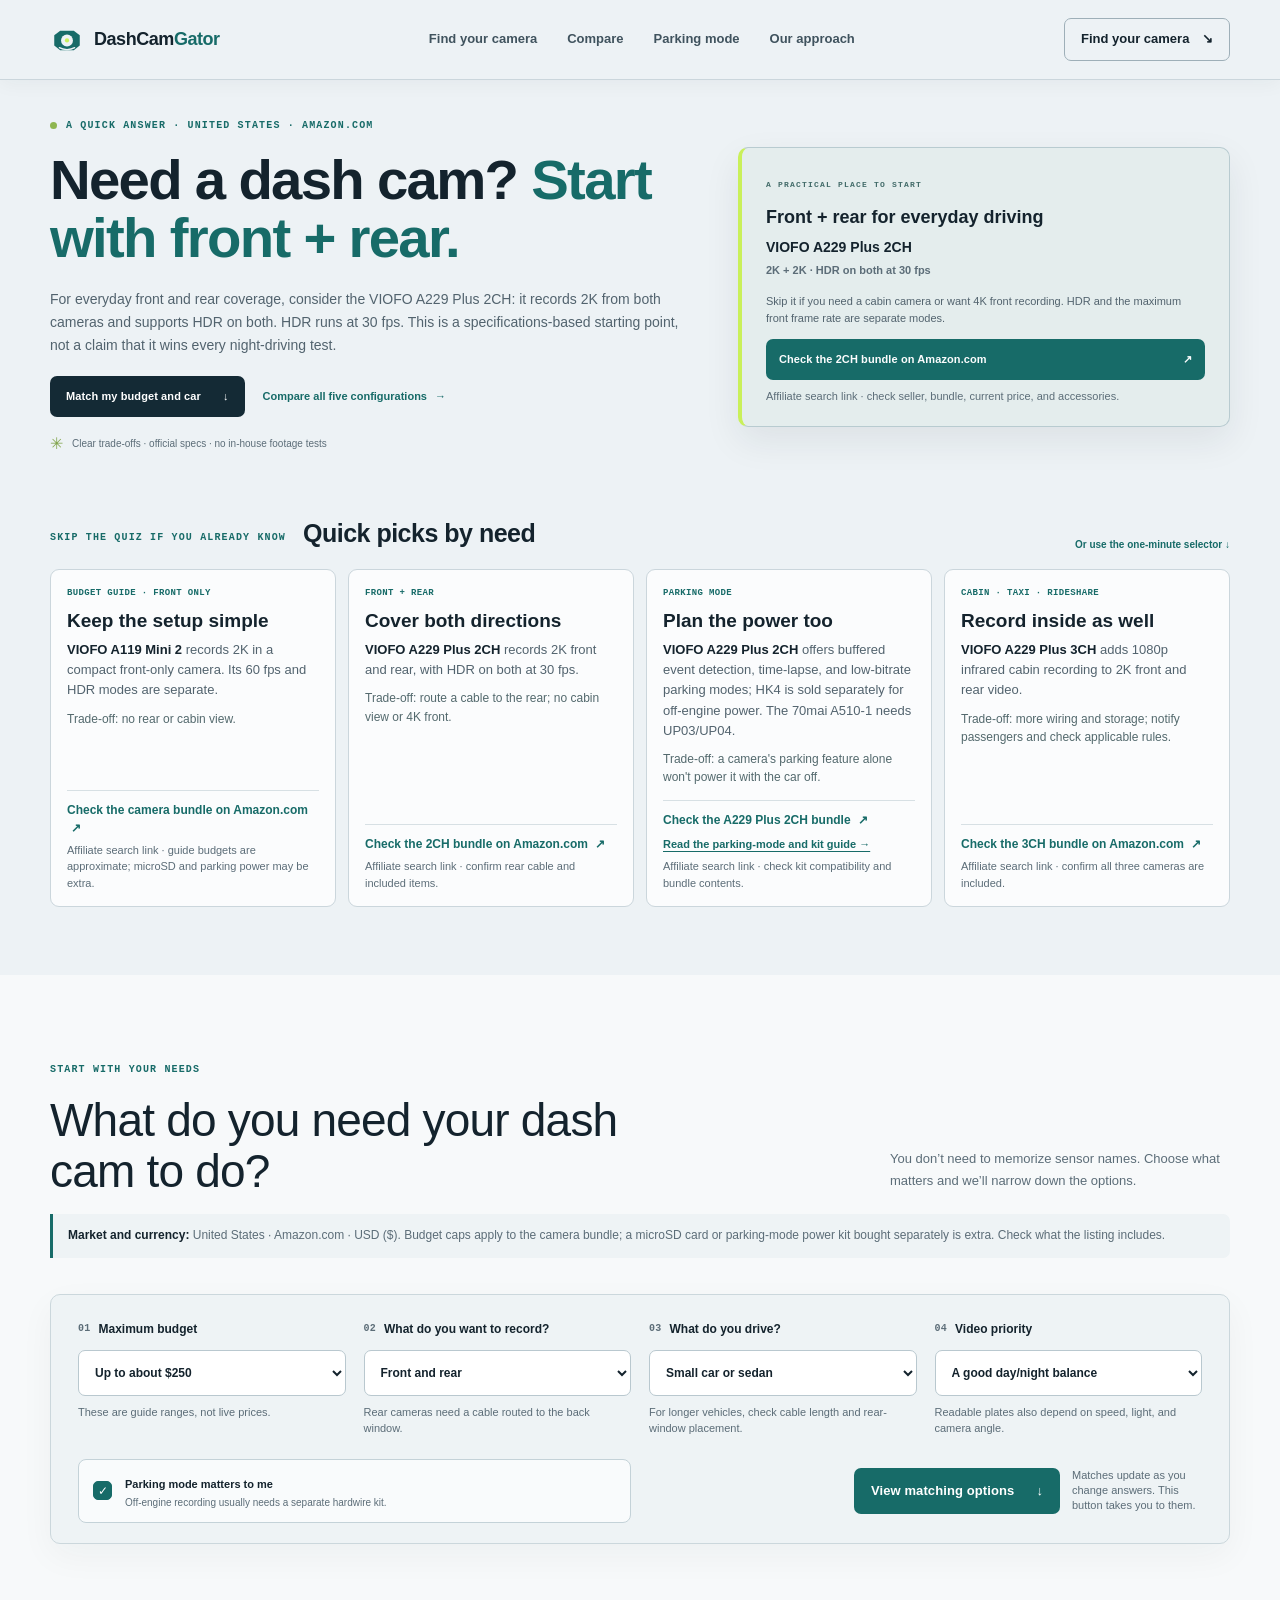
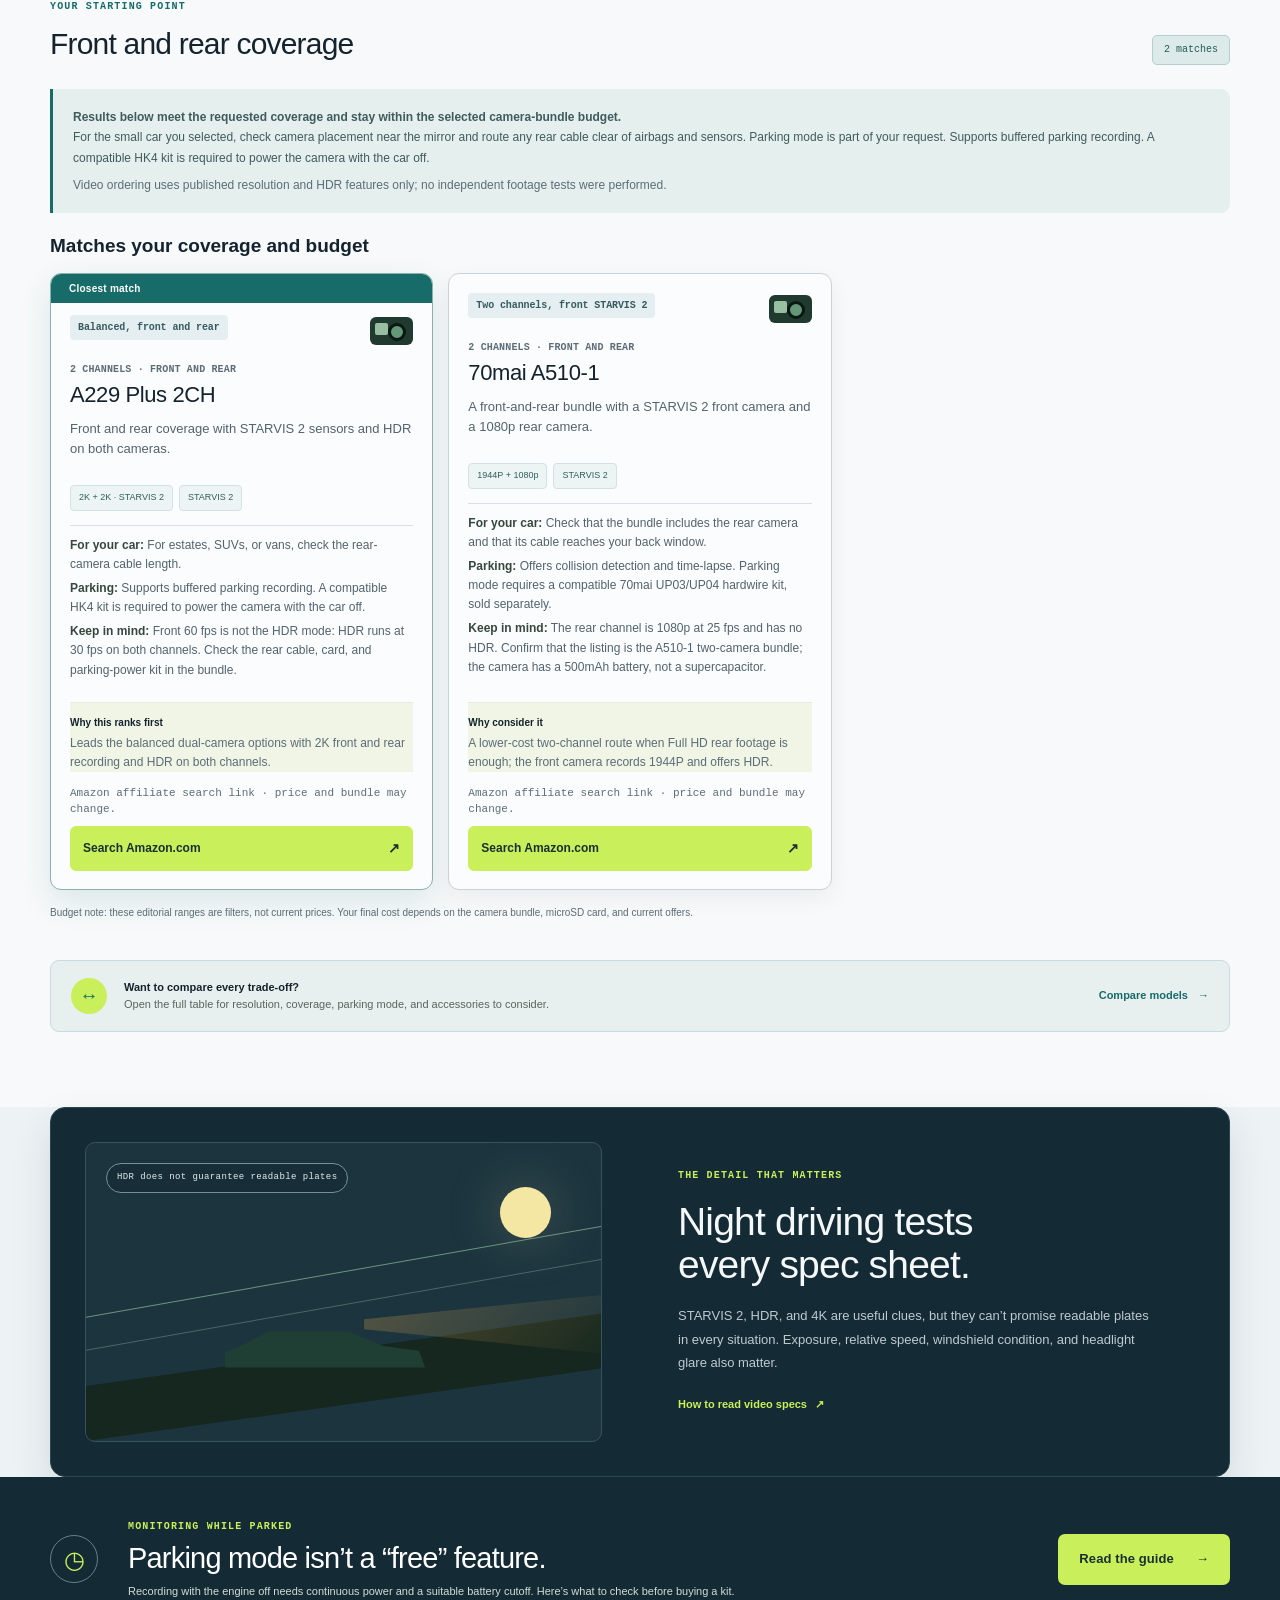
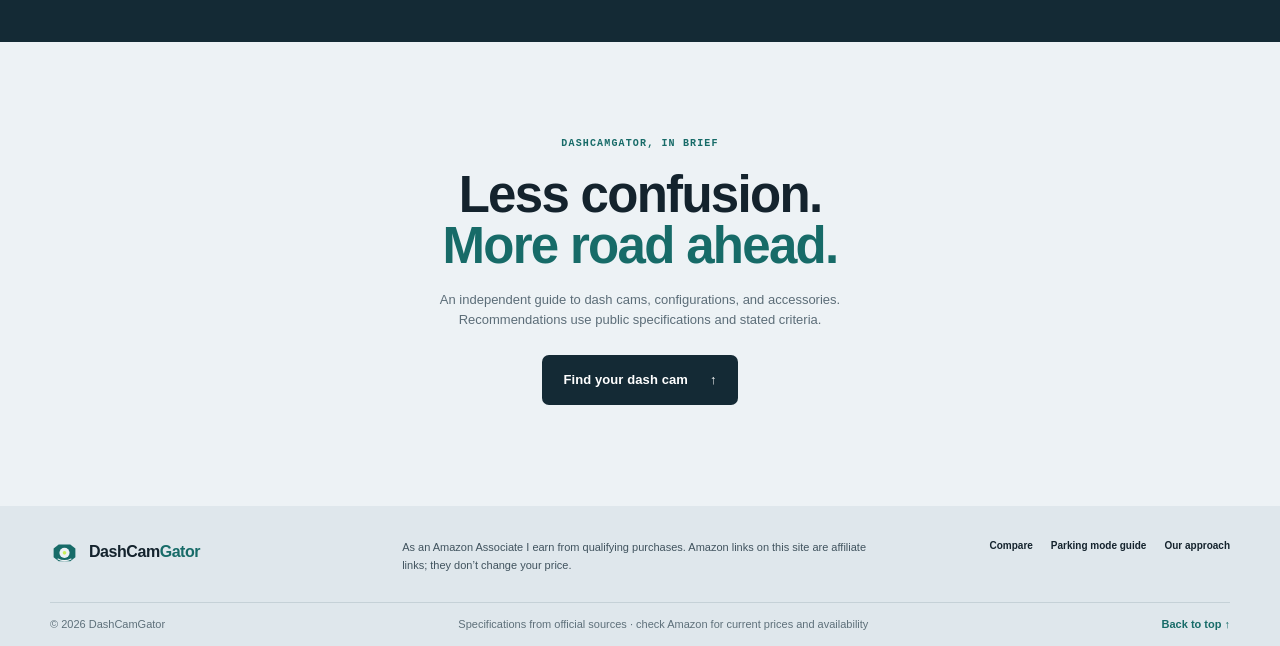
==== commit ab168805: "Update DashCamGator for Amazon.com" ====
--- a/index.html
+++ b/index.html
@@ -5,7 +5,7 @@
   <meta name="viewport" content="width=device-width, initial-scale=1">
   <meta name="theme-color" content="#edf2f5">
   <title>Which Dash Cam Should You Buy? Find Yours in a Minute | DashCamGator</title>
-  <meta name="description" content="Choose a dash cam by budget, front or rear coverage, night video, and parking mode. Compare clear recommendations without made-up prices.">
+  <meta name="description" content="Choose a dash cam for U.S. buyers by USD budget, front or rear coverage, night video, and parking mode. Compare clear recommendations and trade-offs.">
   <link rel="canonical" href="https://dashcamgator.com/">
   <link rel="stylesheet" href="assets/site.css">
   <script src="assets/site.js" defer></script>
@@ -28,37 +28,26 @@
   </header>
 
   <main id="content">
-    <section class="hero section-wrap">
+    <section class="hero hero-answer section-wrap">
       <div class="hero-copy">
-        <p class="eyebrow"><span class="eyebrow-dot"></span> A clear choice in a minute</p>
-        <h1>The right dash cam starts with <em>how you drive.</em></h1>
-        <p class="hero-lead">Need a front view only? Want coverage behind the car, or inside the cabin too? Answer a few questions and compare cameras that fit your needs.</p>
-        <div class="hero-pick"><span class="hero-pick-label">A PLACE TO START</span><p><strong>Everyday driving, front and rear?</strong> Consider the VIOFO A229 Plus 2CH, with 2K recording from both cameras.</p><a href="https://www.amazon.it/s?k=VIOFO+A229+Plus+2CH+front+rear+dash+cam&tag=dacam93-20" target="_blank" rel="sponsored nofollow noopener">Check this configuration <span aria-hidden="true">↗</span></a><small>Amazon affiliate link · price and bundle may change.</small></div>
-        <a class="button button-dark" href="#chooser">Start choosing <span aria-hidden="true">↓</span></a>
-        <div class="hero-proof"><span aria-hidden="true">✳</span> Practical advice, checkable specifications, clear affiliate links.</div>
+        <p class="eyebrow"><span class="eyebrow-dot"></span> A quick answer · United States · Amazon.com</p>
+        <h1>Need a dash cam? <em>Start with front + rear.</em></h1>
+        <p class="hero-lead">For everyday front and rear coverage, consider the VIOFO A229 Plus 2CH: it records 2K from both cameras and supports HDR on both. HDR runs at 30 fps. This is a specifications-based starting point, not a claim that it wins every night-driving test.</p>
+        <div class="hero-actions"><a class="button button-dark" href="#chooser">Match my budget and car <span aria-hidden="true">↓</span></a><a class="hero-secondary" href="compare.html">Compare all five configurations <span aria-hidden="true">→</span></a></div>
+        <div class="hero-proof"><span aria-hidden="true">✳</span> Clear trade-offs · official specs · no in-house footage tests</div>
       </div>
-      <div class="hero-visual" aria-label="Illustration of a compact dash cam and an open road">
-        <div class="visual-sun"></div>
-        <svg class="hero-road" viewBox="0 0 620 340" role="img" aria-hidden="true">
-          <path d="M0 277c124-9 197-45 271-112 53-48 127-87 349-93v268H0z" fill="#dce5d6"/>
-          <path d="M0 317c158-29 205-89 281-143 68-48 154-79 339-82v248H0z" fill="#183f35"/>
-          <path d="M0 317c158-29 205-89 281-143 68-48 154-79 339-82" fill="none" stroke="#f8d979" stroke-width="5" stroke-dasharray="18 16"/>
-          <path d="M170 239c43-48 74-72 114-100M448 113l58-21" fill="none" stroke="#f8f6ed" stroke-width="2" opacity=".6"/>
-          <circle cx="510" cy="71" r="27" fill="#f8d979"/>
-        </svg>
-        <div class="camera-illustration" aria-hidden="true">
-          <span class="camera-screen"><span></span></span><span class="camera-lens"></span><span class="camera-status"></span>
-        </div>
-        <div class="visual-caption"><span class="caption-icon">●</span><span><strong>Start with real needs</strong><small>Then compare the specs</small></span></div>
-        <span class="visual-coordinate">45° 27' 51.7" N · open road</span>
+      <div class="hero-pick hero-answer-pick"><span class="hero-pick-label">A PRACTICAL PLACE TO START</span><p class="hero-pick-title"><strong>Front + rear for everyday driving</strong></p><p>VIOFO A229 Plus 2CH<br><span>2K + 2K · HDR on both at 30 fps</span></p><p class="hero-pick-tradeoff">Skip it if you need a cabin camera or want 4K front recording. HDR and the maximum front frame rate are separate modes.</p><a class="button button-green" data-amazon-product="a229-plus-2ch" href="https://www.amazon.com/s?k=VIOFO+A229+Plus+2CH+front+rear+dash+cam" target="_blank" rel="sponsored nofollow noopener">Check the 2CH bundle on Amazon.com <span aria-hidden="true">↗</span></a><small>Affiliate search link · check seller, bundle, current price, and accessories.</small>
       </div>
     </section>
 
-    <section class="quick-proof section-wrap" aria-label="How to choose">
-      <div><span class="proof-number">01</span><span><strong>Coverage</strong><small>Front, rear, or cabin</small></span></div>
-      <div><span class="proof-number">02</span><span><strong>Budget</strong><small>Allow for kits and storage</small></span></div>
-      <div><span class="proof-number">03</span><span><strong>Parking</strong><small>Know what the setup needs</small></span></div>
-      <div class="proof-note">DashCamGator compares features and trade-offs. Offers change, so always check the current price and configuration on the seller’s page.</div>
+    <section class="quick-starts section-wrap" aria-labelledby="quick-starts-title">
+      <div class="quick-starts-heading"><p class="eyebrow">Skip the quiz if you already know</p><h2 id="quick-starts-title">Quick picks by need</h2><a href="#chooser">Or use the one-minute selector <span aria-hidden="true">↓</span></a></div>
+      <div class="quick-start-grid">
+        <article class="quick-start-card"><span class="quick-start-kicker">BUDGET GUIDE · FRONT ONLY</span><h3>Keep the setup simple</h3><p><strong>VIOFO A119 Mini 2</strong> records 2K in a compact front-only camera. Its 60 fps and HDR modes are separate.</p><p class="quick-start-tradeoff">Trade-off: no rear or cabin view.</p><a class="quick-start-link" data-amazon-product="a119-mini-2" href="https://www.amazon.com/s?k=VIOFO+A119+Mini+2+dash+cam" target="_blank" rel="sponsored nofollow noopener">Check the camera bundle on Amazon.com <span aria-hidden="true">↗</span></a><small>Affiliate search link · guide budgets are approximate; microSD and parking power may be extra.</small></article>
+        <article class="quick-start-card"><span class="quick-start-kicker">FRONT + REAR</span><h3>Cover both directions</h3><p><strong>VIOFO A229 Plus 2CH</strong> records 2K front and rear, with HDR on both at 30 fps.</p><p class="quick-start-tradeoff">Trade-off: route a cable to the rear; no cabin view or 4K front.</p><a class="quick-start-link" data-amazon-product="a229-plus-2ch" href="https://www.amazon.com/s?k=VIOFO+A229+Plus+2CH+front+rear+dash+cam" target="_blank" rel="sponsored nofollow noopener">Check the 2CH bundle on Amazon.com <span aria-hidden="true">↗</span></a><small>Affiliate search link · confirm rear cable and included items.</small></article>
+        <article class="quick-start-card"><span class="quick-start-kicker">PARKING MODE</span><h3>Plan the power too</h3><p><strong>VIOFO A229 Plus 2CH</strong> offers buffered event detection, time-lapse, and low-bitrate parking modes; HK4 is sold separately for off-engine power. The 70mai A510-1 needs UP03/UP04.</p><p class="quick-start-tradeoff">Trade-off: a camera's parking feature alone won't power it with the car off.</p><a class="quick-start-link" data-amazon-product="a229-plus-2ch" href="https://www.amazon.com/s?k=VIOFO+A229+Plus+2CH+front+rear+dash+cam" target="_blank" rel="sponsored nofollow noopener">Check the A229 Plus 2CH bundle <span aria-hidden="true">↗</span></a><a class="quick-start-secondary" href="parking-mode.html">Read the parking-mode and kit guide →</a><small>Affiliate search link · check kit compatibility and bundle contents.</small></article>
+        <article class="quick-start-card"><span class="quick-start-kicker">CABIN · TAXI · RIDESHARE</span><h3>Record inside as well</h3><p><strong>VIOFO A229 Plus 3CH</strong> adds 1080p infrared cabin recording to 2K front and rear video.</p><p class="quick-start-tradeoff">Trade-off: more wiring and storage; notify passengers and check applicable rules.</p><a class="quick-start-link" data-amazon-product="a229-plus-3ch" href="https://www.amazon.com/s?k=VIOFO+A229+Plus+3CH+dash+cam" target="_blank" rel="sponsored nofollow noopener">Check the 3CH bundle on Amazon.com <span aria-hidden="true">↗</span></a><small>Affiliate search link · confirm all three cameras are included.</small></article>
+      </div>
     </section>
 
     <section class="chooser-section" id="chooser">
@@ -67,9 +56,9 @@
           <div><p class="eyebrow">Start with your needs</p><h2>What do you need your dash cam to do?</h2></div>
           <p>You don’t need to memorize sensor names. Choose what matters and we’ll narrow down the options.</p>
         </div>
-        <p class="market-note"><strong>Market and currency:</strong> Italy · Amazon.it · EUR (€). Budget caps apply to the camera bundle; a microSD card or parking-mode power kit bought separately is extra. Check what the listing includes.</p>
+        <p class="market-note"><strong>Market and currency:</strong> United States · Amazon.com · USD ($). Budget caps apply to the camera bundle; a microSD card or parking-mode power kit bought separately is extra. Check what the listing includes.</p>
         <form class="chooser" id="chooser-form">
-          <div class="form-step"><label for="budget">01 <span>Maximum budget</span></label><select id="budget" name="budget"><option value="1">Up to about €150</option><option value="2" selected>Up to about €250</option><option value="3">Up to about €350</option><option value="4">Prioritize quality</option></select><small>These are guide ranges, not live prices.</small></div>
+          <div class="form-step"><label for="budget">01 <span>Maximum budget</span></label><select id="budget" name="budget"><option value="1">Up to about $150</option><option value="2" selected>Up to about $250</option><option value="3">Up to about $350</option><option value="4">Prioritize quality</option></select><small>These are guide ranges, not live prices.</small></div>
           <div class="form-step"><label for="coverage">02 <span>What do you want to record?</span></label><select id="coverage" name="coverage"><option value="front">Road ahead only</option><option value="dual" selected>Front and rear</option><option value="cabin">Front, rear, and cabin</option></select><small>Rear cameras need a cable routed to the back window.</small></div>
           <div class="form-step"><label for="vehicle">03 <span>What do you drive?</span></label><select id="vehicle" name="vehicle"><option value="compact">Small car or sedan</option><option value="large">SUV, estate, or van</option><option value="work">Taxi, rideshare, or work vehicle</option></select><small>For longer vehicles, check cable length and rear-window placement.</small></div>
           <div class="form-step"><label for="priority">04 <span>Video priority</span></label><select id="priority" name="priority"><option value="balanced">A good day/night balance</option><option value="night">More detail and HDR at night</option></select><small>Readable plates also depend on speed, light, and camera angle.</small></div>
@@ -77,7 +66,7 @@
           <div class="form-submit"><button class="button button-green" type="submit" aria-controls="recommendations" aria-describedby="chooser-help">View matching options <span aria-hidden="true">↓</span></button><span id="chooser-help">Matches update as you change answers. This button takes you to them.</span></div>
         </form>
         <div class="recommendation-head" aria-live="polite" aria-atomic="true"><div><p class="eyebrow">Your starting point</p><h3 id="results-title">Good options to start with</h3></div><span class="result-count" id="result-count">3 options</span></div>
-        <div class="product-grid" id="recommendations" aria-live="polite"></div>
+        <div id="recommendations" aria-live="polite"></div>
         <p class="under-results">Budget note: these editorial ranges are filters, not current prices. Your final cost depends on the camera bundle, microSD card, and current offers.</p>
         <div class="compare-strip"><span class="compare-icon" aria-hidden="true">↔</span><p><strong>Want to compare every trade-off?</strong><br>Open the full table for resolution, coverage, parking mode, and accessories to consider.</p><a href="compare.html">Compare models <span aria-hidden="true">→</span></a></div>
       </div>
--- a/assets/site.css
+++ b/assets/site.css
@@ -101,7 +101,7 @@
   background: #eef3f5;
   box-shadow: 0 12px 35px rgba(20, 42, 53, .045);
 }
-.form-step label { color: #617782; letter-spacing: .25px; }
+.form-step label { color: var(--muted); letter-spacing: .25px; }
 .form-step label span { color: var(--ink); font-family: var(--sans); }
 .form-step select {
   border: 1px solid #b9c8cf;
@@ -114,6 +114,7 @@
 .parking-toggle { border-color: #c4d2d8; border-radius: 8px; background: #f9fbfc; }
 .toggle-mark { border-color: #8da2aa; }
 .parking-toggle input:checked + .toggle-mark { background: var(--green); border-color: var(--green); }
+.parking-toggle input:focus-visible + .toggle-mark { outline-color: #bf7b20; }
 .form-submit > span { color: var(--muted); }
 .recommendation-head { border-bottom-color: var(--line); }
 .recommendation-head .eyebrow { color: var(--green); }
@@ -129,19 +130,20 @@
   box-shadow: 0 12px 32px rgba(23, 107, 104, .12);
 }
 .product-badge { border-radius: 4px; background: #e5eef0; color: #355a60; letter-spacing: -.1px; }
-.channels-label { color: #667984; letter-spacing: .15px; }
+.channels-label { color: var(--muted); letter-spacing: .15px; }
 .product-summary { color: #52636e; }
 .spec-pills span { border: 1px solid #d2e1e2; border-radius: 4px; background: #edf5f4; color: #315e5d; }
 .product-extra { border-top-color: #d7e0e4; }
 .product-verdict { border-left-color: var(--lime); background: #f0f5e5; }
 .product-link {
+  font-size: 12px;
   border: 1px solid var(--lime);
   border-radius: 6px;
   background: var(--lime);
   color: #193032;
 }
 .product-link:hover { background: #daf887; border-color: #daf887; }
-.affiliate-note { color: #697a83; }
+.affiliate-note { color: var(--muted); }
 .compare-strip { border: 1px solid #cbd9dc; border-radius: 9px; background: #e7efef; }
 .compare-icon { color: var(--green); }
 .night-section {
@@ -182,15 +184,98 @@
 .comparison-wrap { border-color: #cbd6dc; border-radius: 9px; }
 .comparison-table th { background: #e4eded; color: #264f52; }
 .comparison-table th, .comparison-table td { border-bottom-color: #e0e7ea; }
+.comparison-table a { color: var(--green); text-decoration: underline; text-underline-offset: 3px; }
 .source-list a { color: var(--green); }
 .pending-info { border-color: #d6a14f; background: #fff5e5; color: #76501b; }
 .product-summary { font-size: 13px; line-height: 1.6; }
 .product-extra p { color: #52636e; font-size: 12px; line-height: 1.6; }
 .product-verdict p { font-size: 12px; line-height: 1.55; }
 .affiliate-note { font-size: 11px; line-height: 1.5; }
+.chooser-context { margin: 0 0 18px; font-size: 12px; }
+.chooser-context span { display: inline-block; margin-top: 7px; color: var(--muted); }
+.recommendation-group > h4 { margin: 0 0 12px; font-family: var(--display); font-size: 19px; font-weight: 600; }
+.coverage-alternatives { margin-top: 28px; padding-top: 22px; border-top: 1px solid var(--line); }
+.coverage-alternatives > p { margin: -4px 0 14px; color: var(--muted); font-size: 12px; }
+
+/* Answer-first homepage for visitors arriving from a recommendation link. */
+.hero.hero-answer {
+  min-height: 0;
+  grid-template-columns: minmax(0, 1.08fr) minmax(330px, .82fr);
+  gap: 40px;
+  padding-block: 38px 34px;
+}
+.hero-answer .hero-copy { max-width: 650px; padding-bottom: 0; }
+.hero-answer h1 { max-width: 650px; font-size: clamp(39px, 4.4vw, 58px); line-height: 1.03; }
+.hero-answer .hero-lead { max-width: 630px; margin-bottom: 19px; font-size: 14px; line-height: 1.65; }
+.hero-actions { display: flex; flex-wrap: wrap; align-items: center; gap: 12px 18px; }
+.hero-actions .button { padding: 12px 16px; font-size: 11px; }
+.hero-secondary { color: var(--green); font-size: 11px; font-weight: 800; }
+.hero-secondary span { margin-left: 5px; }
+.hero-answer .hero-proof { margin-top: 15px; font-size: 10px; }
+.hero-answer-pick {
+  width: 100%;
+  max-width: none;
+  margin: 0;
+  padding: 22px 24px;
+  border: 1px solid #b8cbd0;
+  border-left: 4px solid var(--lime);
+  border-radius: 10px;
+  background: #e4eded;
+  box-shadow: 0 14px 36px rgba(20, 42, 53, .08);
+}
+.hero-answer-pick .hero-pick-title { margin: 11px 0 8px; color: var(--ink); font-size: 18px; line-height: 1.3; }
+.hero-answer-pick > p:not(.hero-pick-title) { margin: 0 0 12px; color: var(--ink); font-size: 14px; font-weight: 800; line-height: 1.55; }
+.hero-answer-pick > p > span { color: var(--muted); font-size: 11px; font-weight: 600; }
+.hero-answer-pick .hero-pick-tradeoff { color: #52636e!important; font-size: 11px!important; font-weight: 500!important; }
+.hero-answer-pick .button { width: 100%; justify-content: space-between; padding: 12px 13px; font-size: 11px; }
+.hero-answer-pick .button-green { color: var(--white); }
+.hero-answer-pick small { margin-top: 8px; font-size: 9px; line-height: 1.5; }
+.quick-starts { padding-block: 23px 68px; }
+.quick-starts-heading { display: flex; align-items: end; gap: 17px; margin-bottom: 17px; }
+.quick-starts-heading .eyebrow { margin: 0 0 7px; }
+.quick-starts-heading h2 { margin: 0; font-family: var(--display); font-size: 25px; font-weight: 600; letter-spacing: -.5px; }
+.quick-starts-heading > a { margin-left: auto; color: var(--green); font-size: 10px; font-weight: 800; white-space: nowrap; }
+.quick-start-grid { display: grid; grid-template-columns: repeat(4, minmax(0,1fr)); gap: 12px; }
+.quick-start-card { display: flex; flex-direction: column; min-height: 260px; padding: 17px 16px 15px; border: 1px solid var(--line); border-radius: 9px; background: var(--white); }
+.quick-start-kicker { color: var(--green); font-family: var(--mono); font-size: 9px; font-weight: 800; letter-spacing: .35px; }
+.quick-start-card h3 { margin: 9px 0 7px; font-family: var(--display); font-size: 19px; font-weight: 600; line-height: 1.2; }
+.quick-start-card p { margin: 0 0 9px; color: #52636e; font-size: 13px; line-height: 1.55; }
+.quick-start-card p strong { color: var(--ink); }
+.quick-start-card .quick-start-tradeoff { margin-bottom: 13px; color: #53696d; font-size: 12px; }
+.quick-start-link { margin-top: auto; padding-top: 11px; border-top: 1px solid #d7e0e4; color: var(--green); font-size: 12px; font-weight: 800; line-height: 1.45; }
+.quick-start-link span { margin-left: 4px; }
+.quick-start-secondary { margin-top: 7px; color: var(--green); font-size: 11px; font-weight: 700; text-decoration: underline; text-underline-offset: 3px; }
+.quick-start-card small { margin-top: 5px; color: var(--muted); font-size: 11px; line-height: 1.5; }
+@media(max-width:950px) {
+  .hero.hero-answer { grid-template-columns: minmax(0,1fr) minmax(285px,.9fr); gap: 25px; padding-block: 32px 25px; }
+  .hero-answer h1 { font-size: clamp(37px,5vw,48px); }
+  .hero-answer-pick { padding: 18px; }
+  .quick-start-grid { grid-template-columns: repeat(2,minmax(0,1fr)); }
+  .quick-start-card { min-height: 235px; }
+}
+@media(max-width:700px) {
+  .hero.hero-answer { grid-template-columns: 1fr; gap: 15px; padding-block: 27px 18px; }
+  .hero-answer h1 { max-width: 540px; margin-bottom: 12px; font-size: clamp(37px,10vw,44px); }
+  .hero-answer .hero-lead { margin-bottom: 14px; font-size: 13px; }
+  .hero-actions { gap: 10px 13px; }
+  .hero-actions .button { padding: 11px 13px; }
+  .hero-answer .hero-proof { margin-top: 11px; font-size: 9px; }
+  .hero-answer-pick { padding: 16px; }
+  .hero-answer-pick .hero-pick-title { margin-top: 7px; font-size: 16px; }
+  .hero-answer-pick > p:not(.hero-pick-title) { font-size: 12px; }
+  .quick-starts { padding-block: 19px 48px; }
+  .quick-starts-heading { display: block; }
+  .quick-starts-heading h2 { font-size: 23px; }
+  .quick-starts-heading > a { display: inline-block; margin: 8px 0 0; }
+  .quick-start-grid { grid-template-columns: 1fr; gap: 9px; }
+  .quick-start-card { min-height: 0; padding: 14px; }
+  .quick-start-card h3 { font-size: 17px; }
+  .quick-start-card p { font-size: 13px; }
+  .quick-start-link { margin-top: 2px; }
+}
 .form-step small { font-size: 11px; line-height: 1.5; }
 .form-submit > span { font-size: 11px; }
-.hero-pick small { font-size: 10px; line-height: 1.5; }
+.hero-pick small { color: var(--muted); font-size: 11px; line-height: 1.5; }
 .proof-note, .quick-proof small, .footer-disclosure, .footer-bottom { font-size: 11px; }
 .channels-label, .product-badge { font-size: 10px; }
 
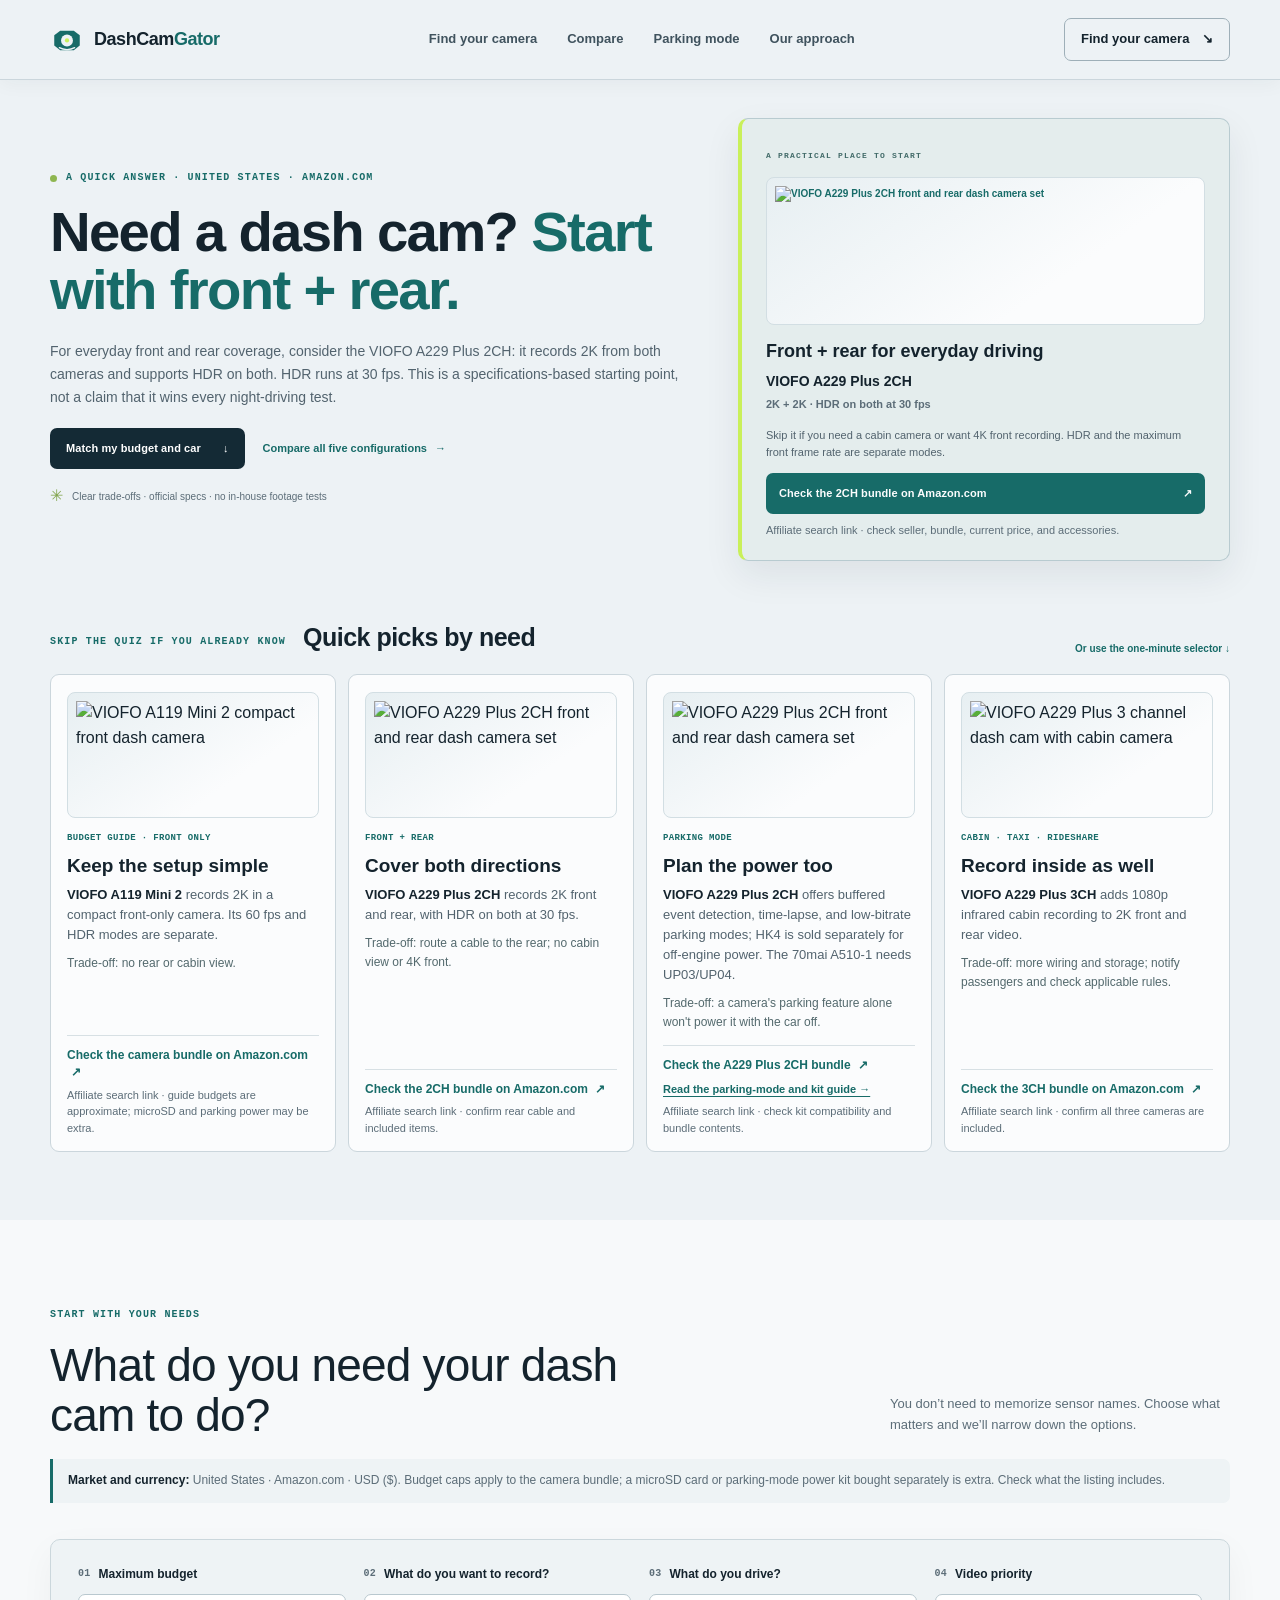
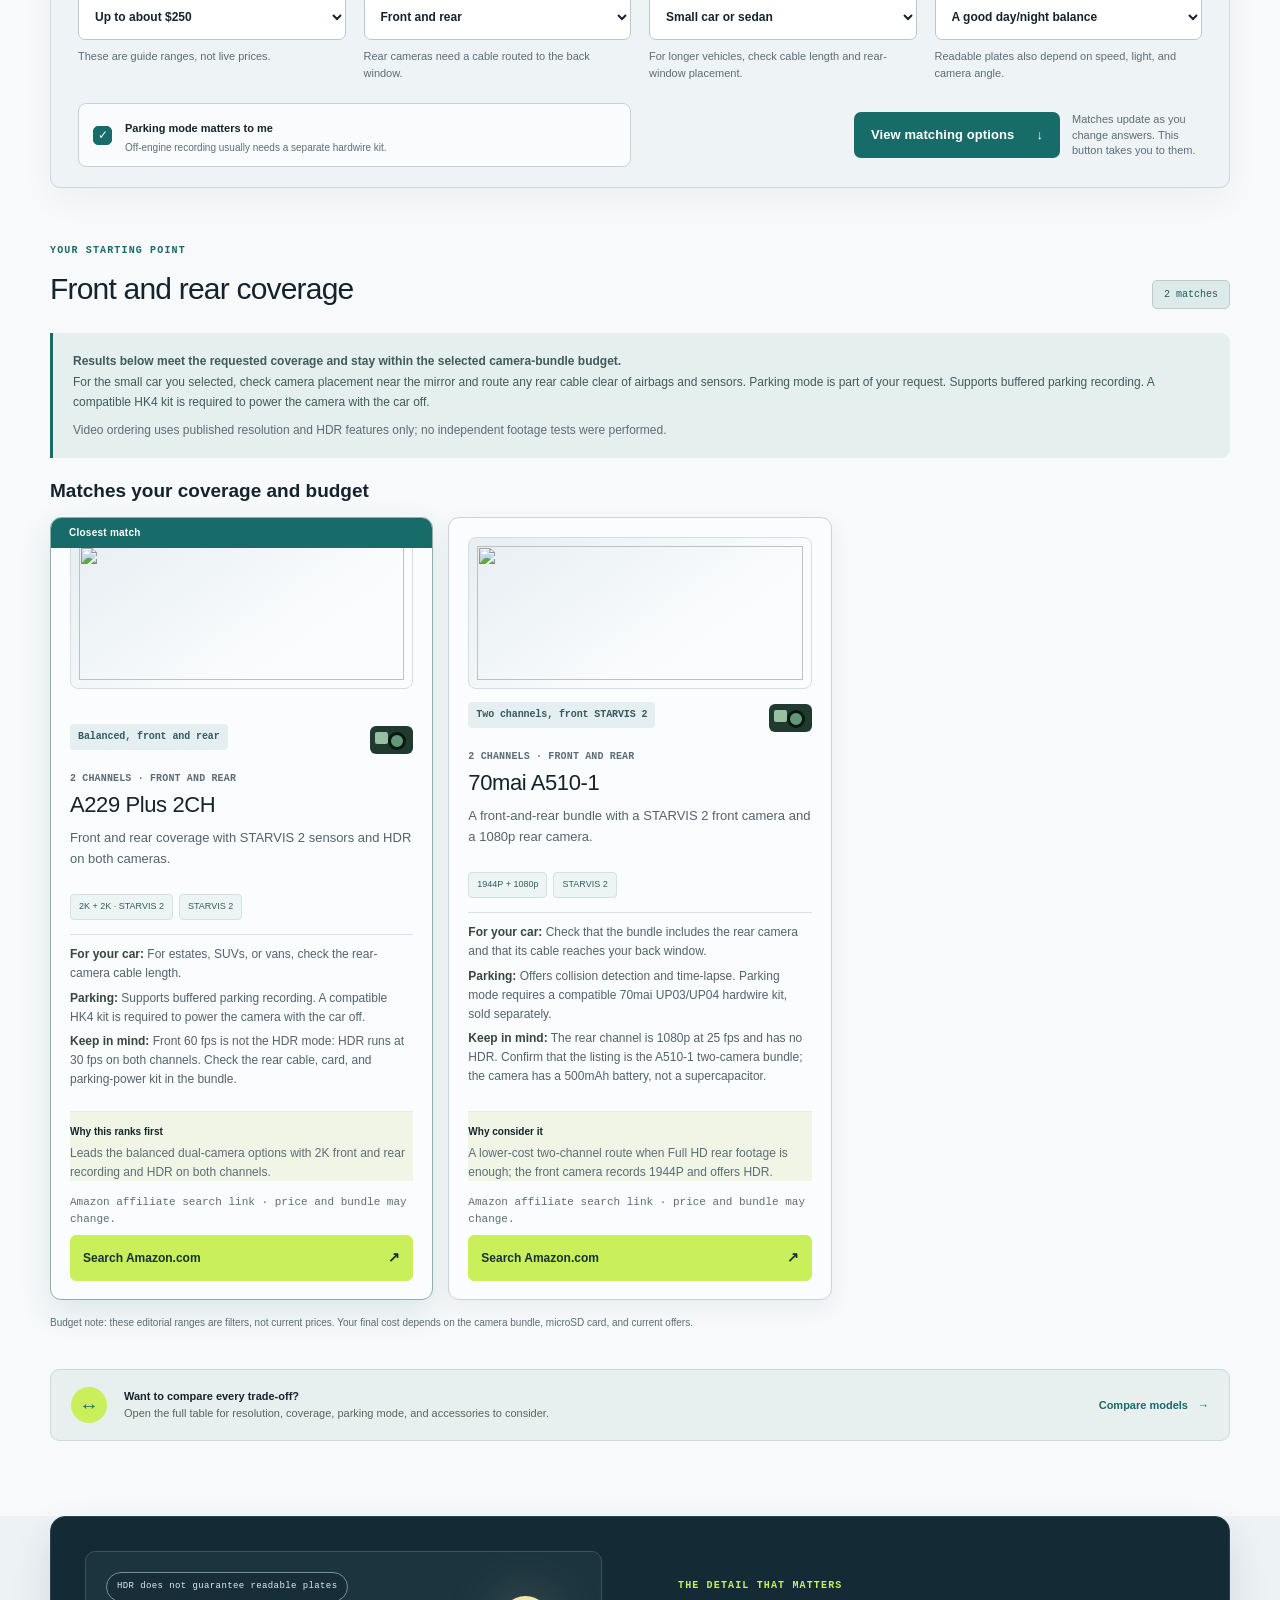
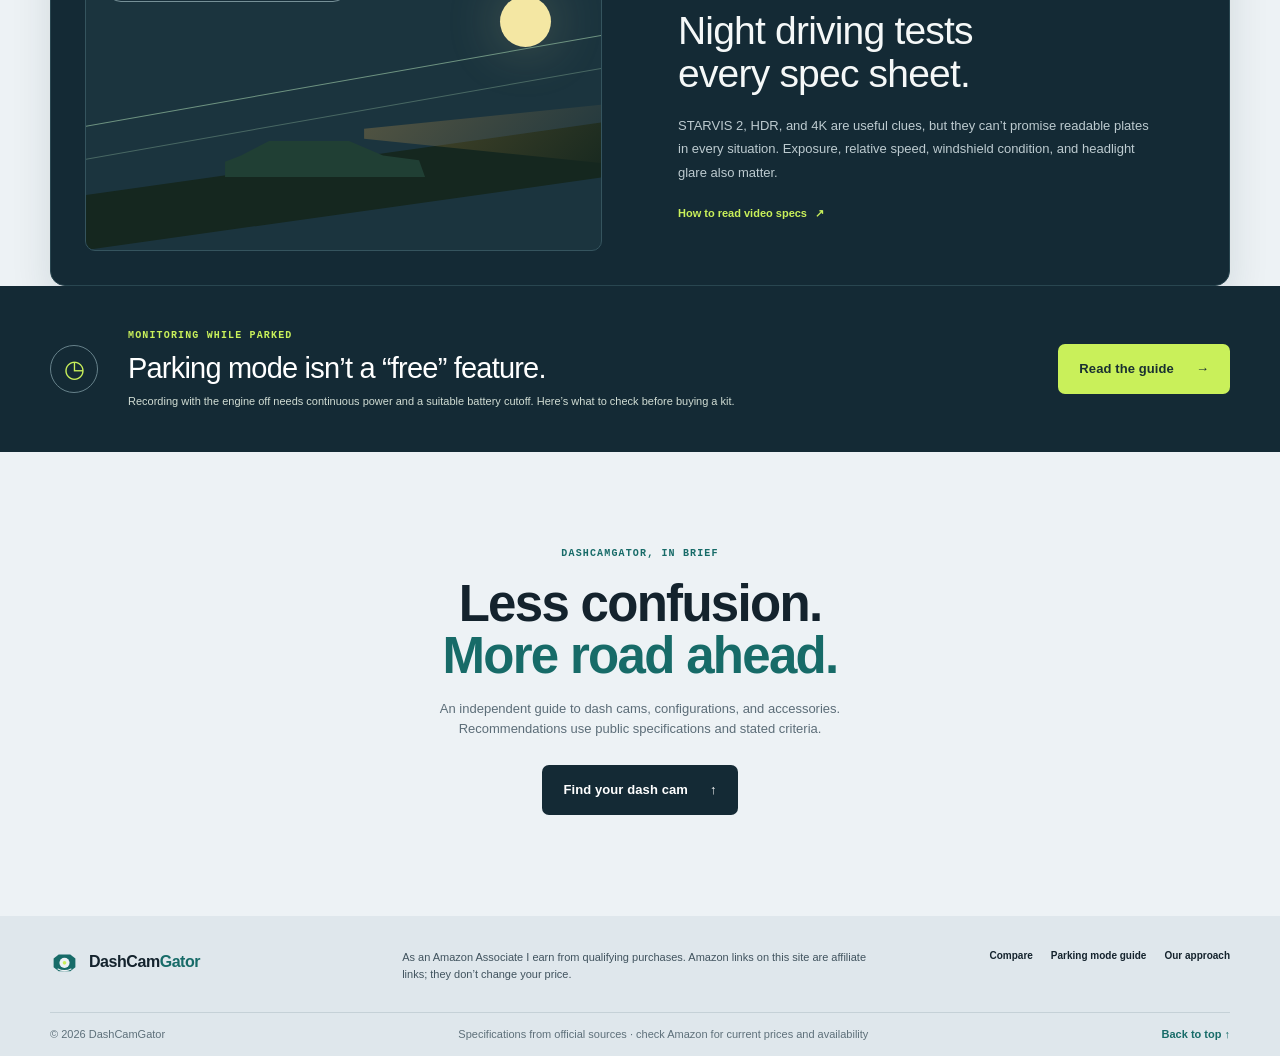
==== commit 3e258237: "Add Amazon product photos" ====
--- a/index.html
+++ b/index.html
@@ -36,17 +36,17 @@
         <div class="hero-actions"><a class="button button-dark" href="#chooser">Match my budget and car <span aria-hidden="true">↓</span></a><a class="hero-secondary" href="compare.html">Compare all five configurations <span aria-hidden="true">→</span></a></div>
         <div class="hero-proof"><span aria-hidden="true">✳</span> Clear trade-offs · official specs · no in-house footage tests</div>
       </div>
-      <div class="hero-pick hero-answer-pick"><span class="hero-pick-label">A PRACTICAL PLACE TO START</span><p class="hero-pick-title"><strong>Front + rear for everyday driving</strong></p><p>VIOFO A229 Plus 2CH<br><span>2K + 2K · HDR on both at 30 fps</span></p><p class="hero-pick-tradeoff">Skip it if you need a cabin camera or want 4K front recording. HDR and the maximum front frame rate are separate modes.</p><a class="button button-green" data-amazon-product="a229-plus-2ch" href="https://www.amazon.com/s?k=VIOFO+A229+Plus+2CH+front+rear+dash+cam" target="_blank" rel="sponsored nofollow noopener">Check the 2CH bundle on Amazon.com <span aria-hidden="true">↗</span></a><small>Affiliate search link · check seller, bundle, current price, and accessories.</small>
+      <div class="hero-pick hero-answer-pick"><span class="hero-pick-label">A PRACTICAL PLACE TO START</span><a class="product-photo-link hero-product-photo" data-amazon-product="a229-plus-2ch" href="https://www.amazon.com/s?k=VIOFO+A229+Plus+2CH+front+rear+dash+cam" target="_blank" rel="sponsored nofollow noopener" aria-label="View VIOFO A229 Plus 2CH on Amazon.com"><img src="https://m.media-amazon.com/images/I/71rtcpbZU-L._AC_SX425_.jpg" alt="VIOFO A229 Plus 2CH front and rear dash camera set" fetchpriority="high"></a><p class="hero-pick-title"><strong>Front + rear for everyday driving</strong></p><p>VIOFO A229 Plus 2CH<br><span>2K + 2K · HDR on both at 30 fps</span></p><p class="hero-pick-tradeoff">Skip it if you need a cabin camera or want 4K front recording. HDR and the maximum front frame rate are separate modes.</p><a class="button button-green" data-amazon-product="a229-plus-2ch" href="https://www.amazon.com/s?k=VIOFO+A229+Plus+2CH+front+rear+dash+cam" target="_blank" rel="sponsored nofollow noopener">Check the 2CH bundle on Amazon.com <span aria-hidden="true">↗</span></a><small>Affiliate search link · check seller, bundle, current price, and accessories.</small>
       </div>
     </section>
 
     <section class="quick-starts section-wrap" aria-labelledby="quick-starts-title">
       <div class="quick-starts-heading"><p class="eyebrow">Skip the quiz if you already know</p><h2 id="quick-starts-title">Quick picks by need</h2><a href="#chooser">Or use the one-minute selector <span aria-hidden="true">↓</span></a></div>
       <div class="quick-start-grid">
-        <article class="quick-start-card"><span class="quick-start-kicker">BUDGET GUIDE · FRONT ONLY</span><h3>Keep the setup simple</h3><p><strong>VIOFO A119 Mini 2</strong> records 2K in a compact front-only camera. Its 60 fps and HDR modes are separate.</p><p class="quick-start-tradeoff">Trade-off: no rear or cabin view.</p><a class="quick-start-link" data-amazon-product="a119-mini-2" href="https://www.amazon.com/s?k=VIOFO+A119+Mini+2+dash+cam" target="_blank" rel="sponsored nofollow noopener">Check the camera bundle on Amazon.com <span aria-hidden="true">↗</span></a><small>Affiliate search link · guide budgets are approximate; microSD and parking power may be extra.</small></article>
-        <article class="quick-start-card"><span class="quick-start-kicker">FRONT + REAR</span><h3>Cover both directions</h3><p><strong>VIOFO A229 Plus 2CH</strong> records 2K front and rear, with HDR on both at 30 fps.</p><p class="quick-start-tradeoff">Trade-off: route a cable to the rear; no cabin view or 4K front.</p><a class="quick-start-link" data-amazon-product="a229-plus-2ch" href="https://www.amazon.com/s?k=VIOFO+A229+Plus+2CH+front+rear+dash+cam" target="_blank" rel="sponsored nofollow noopener">Check the 2CH bundle on Amazon.com <span aria-hidden="true">↗</span></a><small>Affiliate search link · confirm rear cable and included items.</small></article>
-        <article class="quick-start-card"><span class="quick-start-kicker">PARKING MODE</span><h3>Plan the power too</h3><p><strong>VIOFO A229 Plus 2CH</strong> offers buffered event detection, time-lapse, and low-bitrate parking modes; HK4 is sold separately for off-engine power. The 70mai A510-1 needs UP03/UP04.</p><p class="quick-start-tradeoff">Trade-off: a camera's parking feature alone won't power it with the car off.</p><a class="quick-start-link" data-amazon-product="a229-plus-2ch" href="https://www.amazon.com/s?k=VIOFO+A229+Plus+2CH+front+rear+dash+cam" target="_blank" rel="sponsored nofollow noopener">Check the A229 Plus 2CH bundle <span aria-hidden="true">↗</span></a><a class="quick-start-secondary" href="parking-mode.html">Read the parking-mode and kit guide →</a><small>Affiliate search link · check kit compatibility and bundle contents.</small></article>
-        <article class="quick-start-card"><span class="quick-start-kicker">CABIN · TAXI · RIDESHARE</span><h3>Record inside as well</h3><p><strong>VIOFO A229 Plus 3CH</strong> adds 1080p infrared cabin recording to 2K front and rear video.</p><p class="quick-start-tradeoff">Trade-off: more wiring and storage; notify passengers and check applicable rules.</p><a class="quick-start-link" data-amazon-product="a229-plus-3ch" href="https://www.amazon.com/s?k=VIOFO+A229+Plus+3CH+dash+cam" target="_blank" rel="sponsored nofollow noopener">Check the 3CH bundle on Amazon.com <span aria-hidden="true">↗</span></a><small>Affiliate search link · confirm all three cameras are included.</small></article>
+        <article class="quick-start-card"><a class="product-photo-link quick-start-photo" data-amazon-product="a119-mini-2" href="https://www.amazon.com/s?k=VIOFO+A119+Mini+2+dash+cam" target="_blank" rel="sponsored nofollow noopener" aria-label="View VIOFO A119 Mini 2 on Amazon.com"><img src="https://m.media-amazon.com/images/I/713pqThfwnL._AC_SY300_SX300_QL70_FMwebp_.jpg" alt="VIOFO A119 Mini 2 compact front dash camera" loading="lazy" decoding="async"></a><span class="quick-start-kicker">BUDGET GUIDE · FRONT ONLY</span><h3>Keep the setup simple</h3><p><strong>VIOFO A119 Mini 2</strong> records 2K in a compact front-only camera. Its 60 fps and HDR modes are separate.</p><p class="quick-start-tradeoff">Trade-off: no rear or cabin view.</p><a class="quick-start-link" data-amazon-product="a119-mini-2" href="https://www.amazon.com/s?k=VIOFO+A119+Mini+2+dash+cam" target="_blank" rel="sponsored nofollow noopener">Check the camera bundle on Amazon.com <span aria-hidden="true">↗</span></a><small>Affiliate search link · guide budgets are approximate; microSD and parking power may be extra.</small></article>
+        <article class="quick-start-card"><a class="product-photo-link quick-start-photo" data-amazon-product="a229-plus-2ch" href="https://www.amazon.com/s?k=VIOFO+A229+Plus+2CH+front+rear+dash+cam" target="_blank" rel="sponsored nofollow noopener" aria-label="View VIOFO A229 Plus 2CH on Amazon.com"><img src="https://m.media-amazon.com/images/I/71rtcpbZU-L._AC_SX425_.jpg" alt="VIOFO A229 Plus 2CH front and rear dash camera set" loading="lazy" decoding="async"></a><span class="quick-start-kicker">FRONT + REAR</span><h3>Cover both directions</h3><p><strong>VIOFO A229 Plus 2CH</strong> records 2K front and rear, with HDR on both at 30 fps.</p><p class="quick-start-tradeoff">Trade-off: route a cable to the rear; no cabin view or 4K front.</p><a class="quick-start-link" data-amazon-product="a229-plus-2ch" href="https://www.amazon.com/s?k=VIOFO+A229+Plus+2CH+front+rear+dash+cam" target="_blank" rel="sponsored nofollow noopener">Check the 2CH bundle on Amazon.com <span aria-hidden="true">↗</span></a><small>Affiliate search link · confirm rear cable and included items.</small></article>
+        <article class="quick-start-card"><a class="product-photo-link quick-start-photo" data-amazon-product="a229-plus-2ch" href="https://www.amazon.com/s?k=VIOFO+A229+Plus+2CH+front+rear+dash+cam" target="_blank" rel="sponsored nofollow noopener" aria-label="View VIOFO A229 Plus 2CH on Amazon.com"><img src="https://m.media-amazon.com/images/I/71rtcpbZU-L._AC_SX425_.jpg" alt="VIOFO A229 Plus 2CH front and rear dash camera set" loading="lazy" decoding="async"></a><span class="quick-start-kicker">PARKING MODE</span><h3>Plan the power too</h3><p><strong>VIOFO A229 Plus 2CH</strong> offers buffered event detection, time-lapse, and low-bitrate parking modes; HK4 is sold separately for off-engine power. The 70mai A510-1 needs UP03/UP04.</p><p class="quick-start-tradeoff">Trade-off: a camera's parking feature alone won't power it with the car off.</p><a class="quick-start-link" data-amazon-product="a229-plus-2ch" href="https://www.amazon.com/s?k=VIOFO+A229+Plus+2CH+front+rear+dash+cam" target="_blank" rel="sponsored nofollow noopener">Check the A229 Plus 2CH bundle <span aria-hidden="true">↗</span></a><a class="quick-start-secondary" href="parking-mode.html">Read the parking-mode and kit guide →</a><small>Affiliate search link · check kit compatibility and bundle contents.</small></article>
+        <article class="quick-start-card"><a class="product-photo-link quick-start-photo" data-amazon-product="a229-plus-3ch" href="https://www.amazon.com/s?k=VIOFO+A229+Plus+3CH+dash+cam" target="_blank" rel="sponsored nofollow noopener" aria-label="View VIOFO A229 Plus 3CH on Amazon.com"><img src="https://m.media-amazon.com/images/I/71st-hNqVML._AC_SY300_SX300_QL70_FMwebp_.jpg" alt="VIOFO A229 Plus 3 channel dash cam with cabin camera" loading="lazy" decoding="async"></a><span class="quick-start-kicker">CABIN · TAXI · RIDESHARE</span><h3>Record inside as well</h3><p><strong>VIOFO A229 Plus 3CH</strong> adds 1080p infrared cabin recording to 2K front and rear video.</p><p class="quick-start-tradeoff">Trade-off: more wiring and storage; notify passengers and check applicable rules.</p><a class="quick-start-link" data-amazon-product="a229-plus-3ch" href="https://www.amazon.com/s?k=VIOFO+A229+Plus+3CH+dash+cam" target="_blank" rel="sponsored nofollow noopener">Check the 3CH bundle on Amazon.com <span aria-hidden="true">↗</span></a><small>Affiliate search link · confirm all three cameras are included.</small></article>
       </div>
     </section>
 
--- a/assets/site.css
+++ b/assets/site.css
@@ -246,6 +246,31 @@
 .quick-start-link span { margin-left: 4px; }
 .quick-start-secondary { margin-top: 7px; color: var(--green); font-size: 11px; font-weight: 700; text-decoration: underline; text-underline-offset: 3px; }
 .quick-start-card small { margin-top: 5px; color: var(--muted); font-size: 11px; line-height: 1.5; }
+.product-photo-link {
+  display: grid;
+  place-items: center;
+  overflow: hidden;
+  border: 1px solid #d2dee3;
+  border-radius: 8px;
+  background: linear-gradient(145deg, #e7eff2, #fbfcfd 68%);
+  transition: border-color .18s ease, transform .18s ease;
+}
+.product-photo-link:hover { border-color: #7ca7a6; transform: translateY(-1px); }
+.product-photo-link:focus-visible { outline: 3px solid #bf7b20; outline-offset: 3px; }
+.product-photo-link img { display: block; width: 100%; height: 100%; object-fit: contain; }
+.hero-product-photo { height: 148px; margin: 11px 0 15px; padding: 8px; }
+.quick-start-photo { height: 126px; margin-bottom: 14px; padding: 8px; }
+.result-product-photo { height: 152px; margin-bottom: 13px; padding: 8px; }
+.guide-product-photo { width: min(100%, 480px); height: 230px; margin: 14px 0; padding: 12px; }
+.parking-table-photo { width: 78px; height: 60px; margin-bottom: 7px; padding: 3px; }
+.parking-table-photo img { mix-blend-mode: multiply; }
+.comparison-table .parking-camera { font-weight: 800; }
+@media(max-width:700px) {
+  .hero-product-photo { height: 132px; }
+  .quick-start-photo { height: 145px; }
+  .result-product-photo { height: 178px; }
+  .guide-product-photo { height: 190px; }
+}
 @media(max-width:950px) {
   .hero.hero-answer { grid-template-columns: minmax(0,1fr) minmax(285px,.9fr); gap: 25px; padding-block: 32px 25px; }
   .hero-answer h1 { font-size: clamp(37px,5vw,48px); }
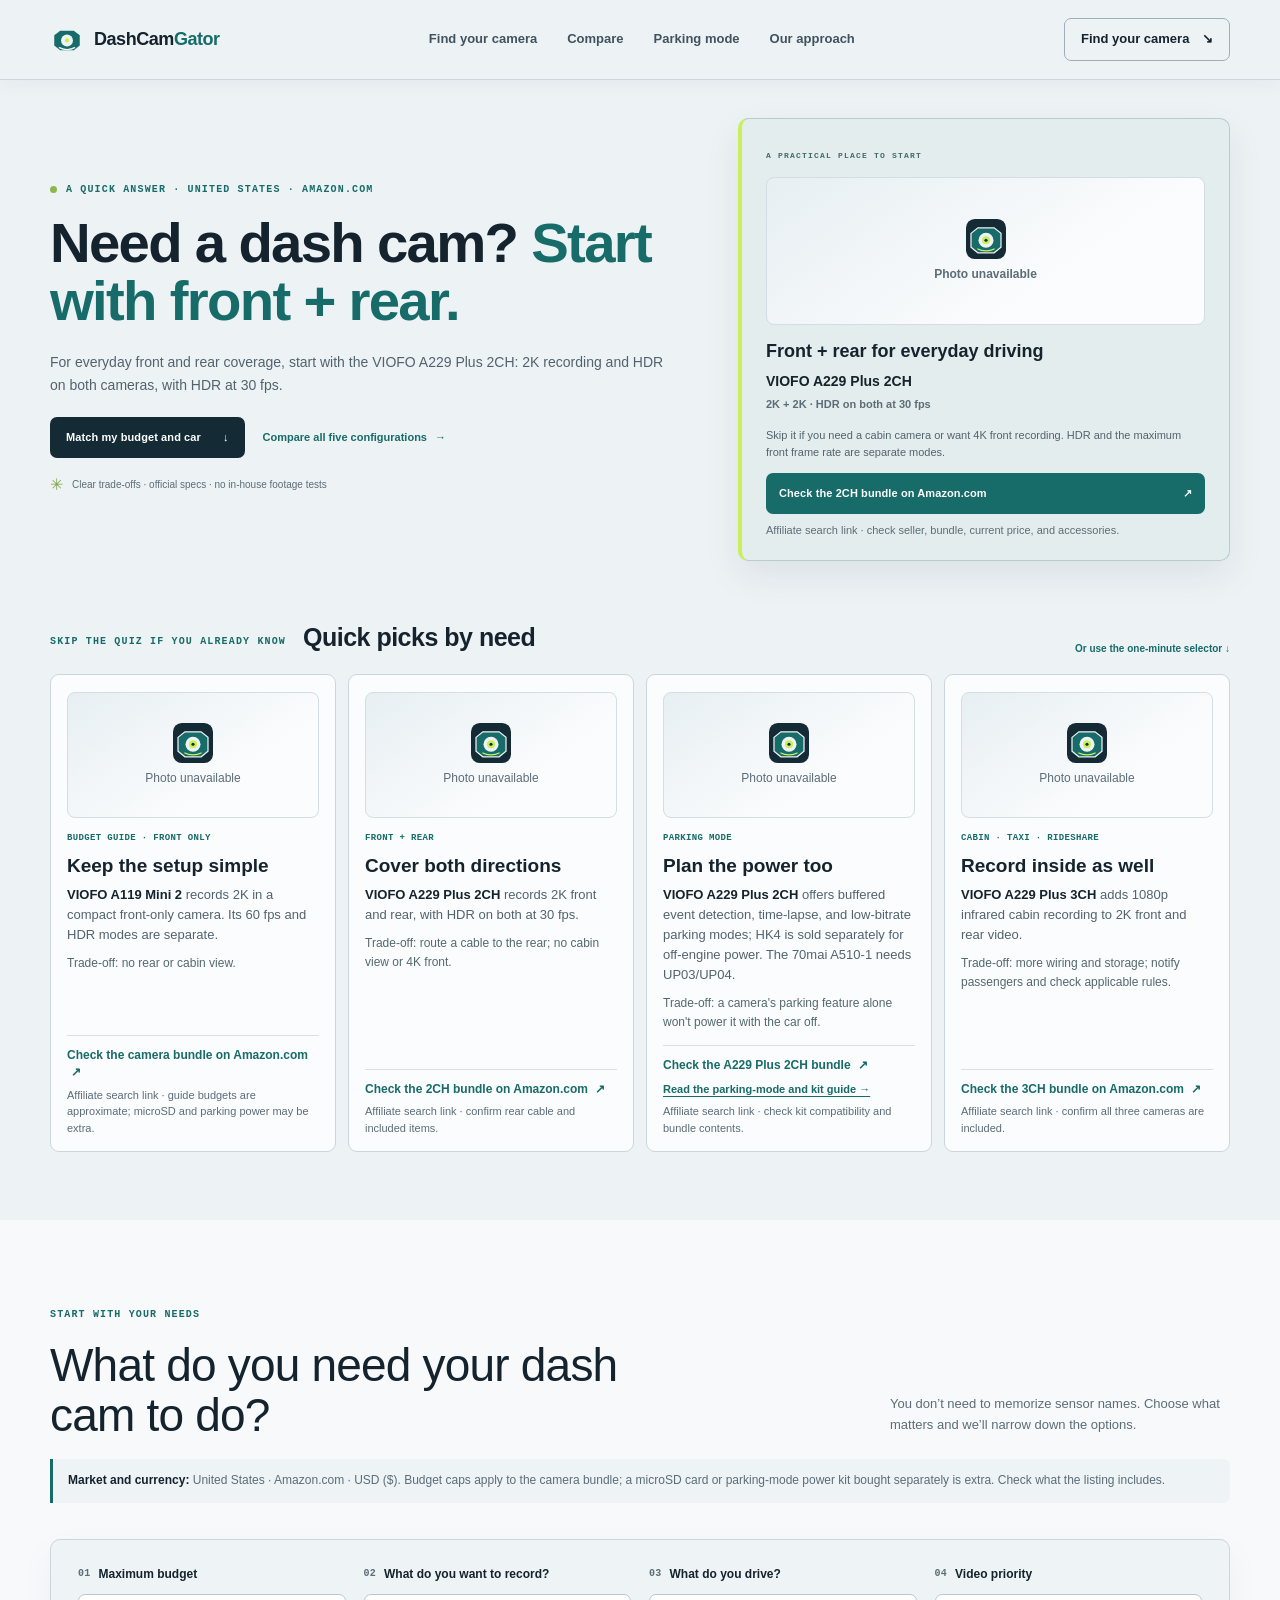
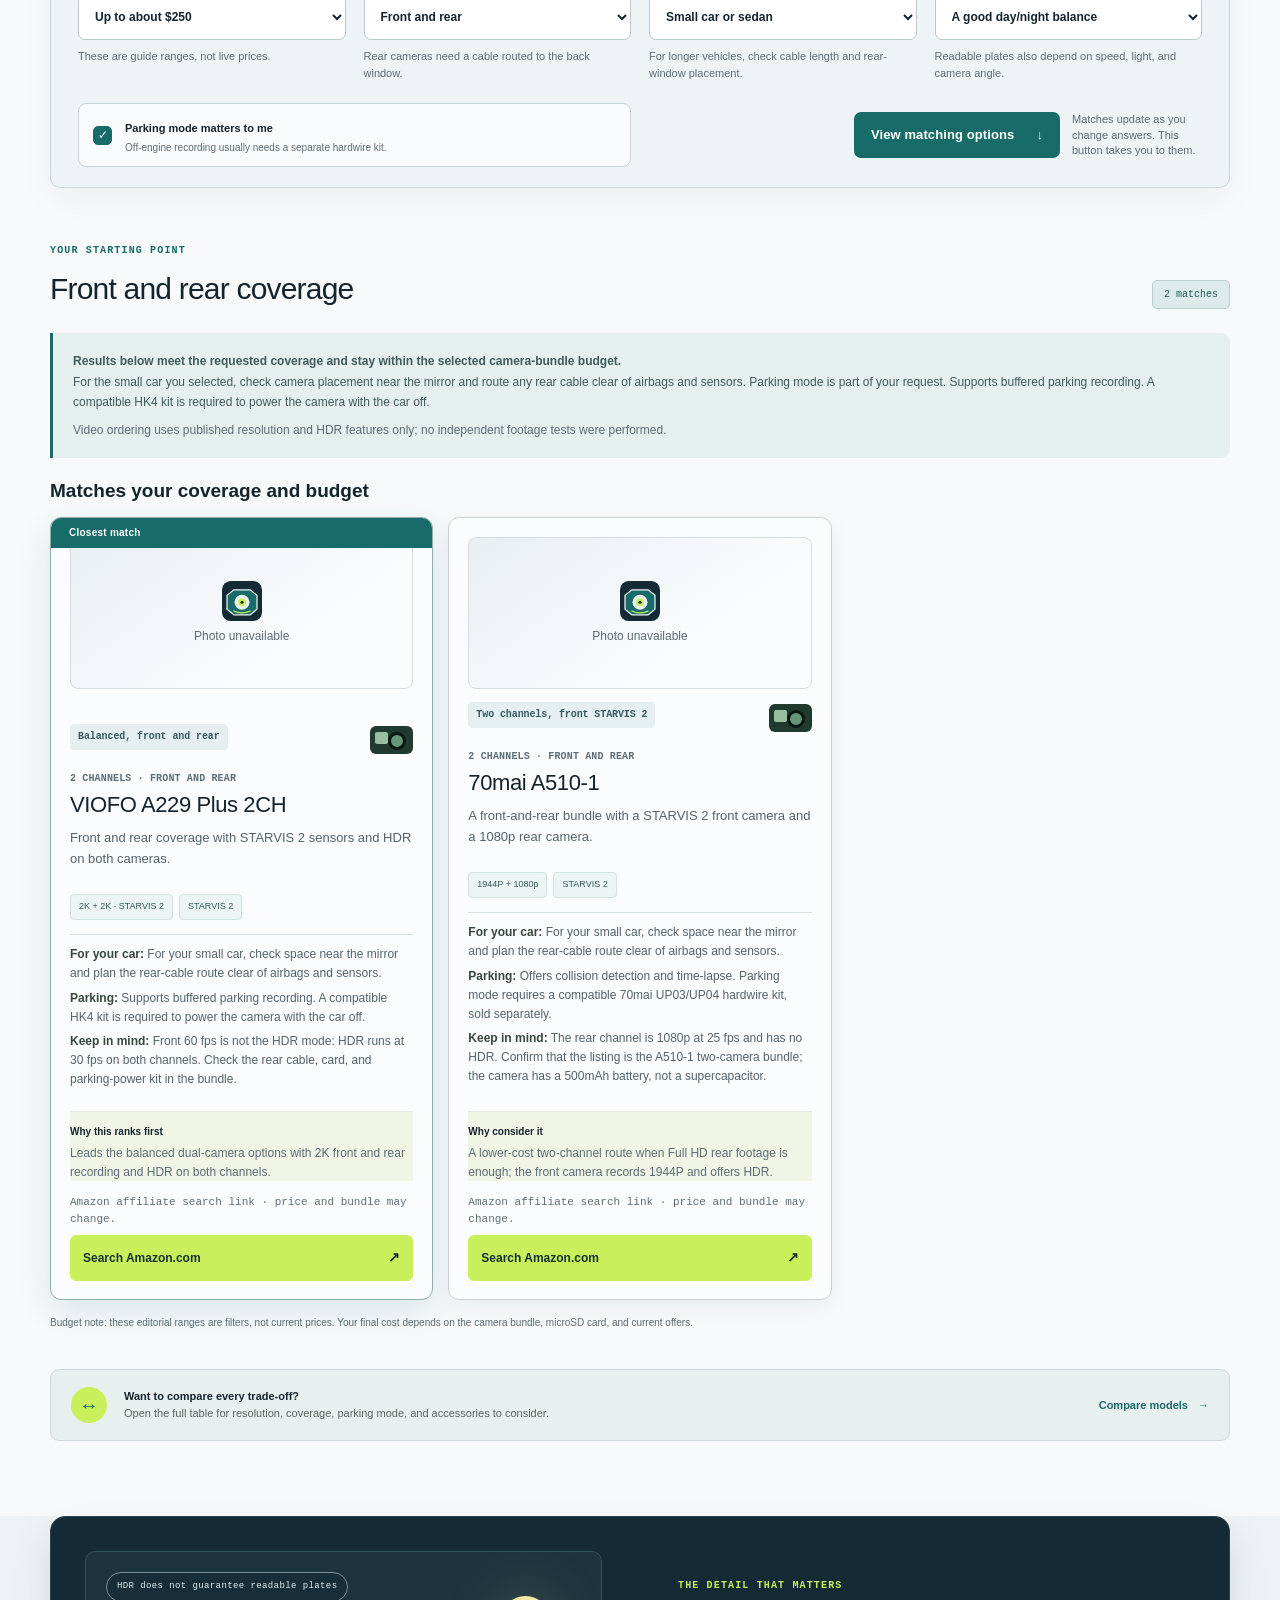
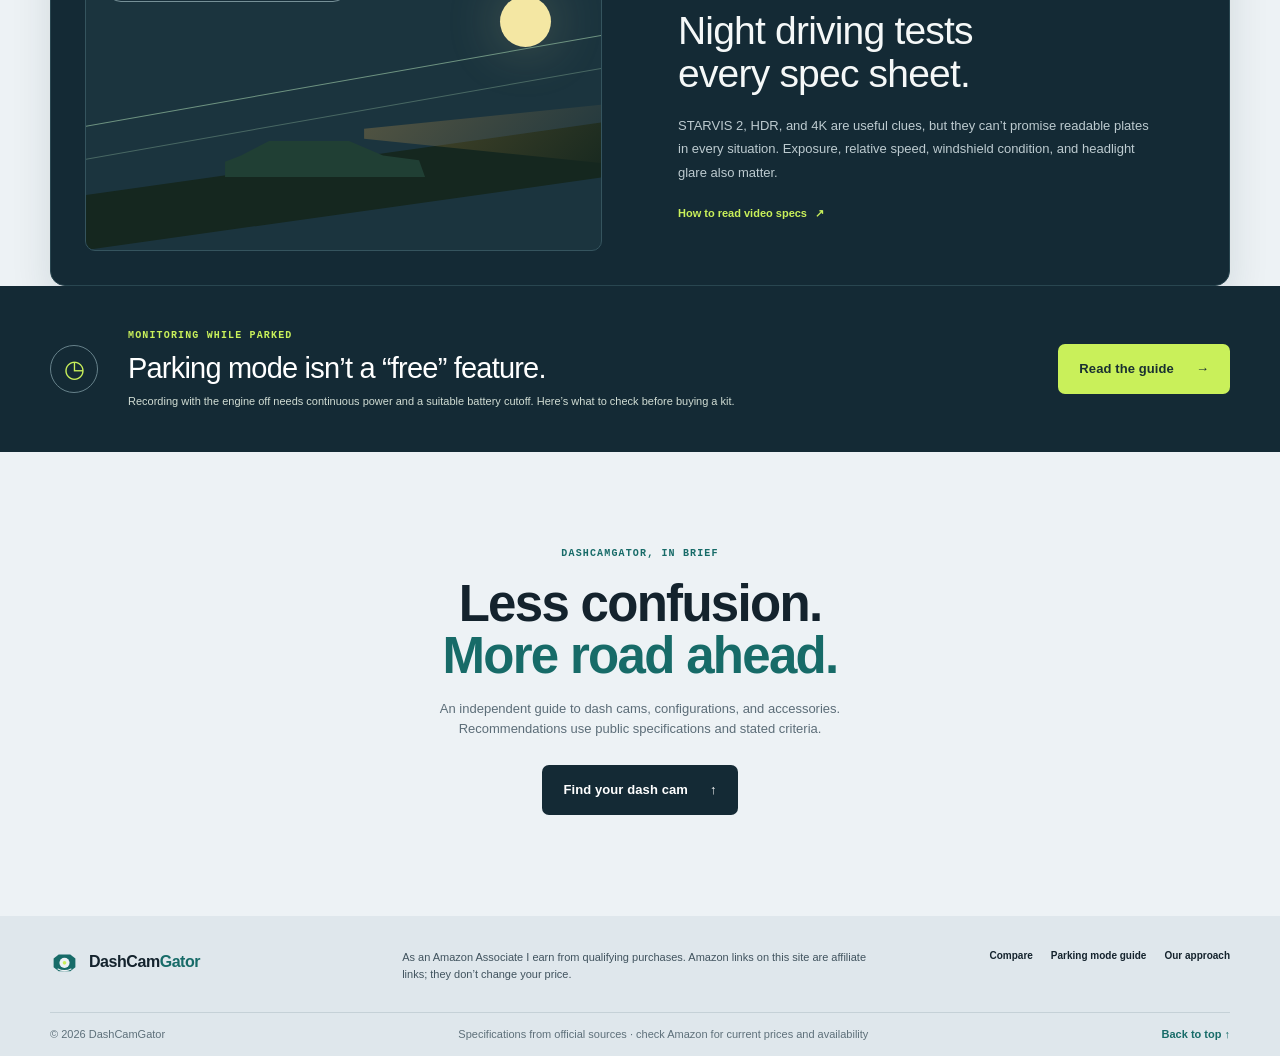
==== commit 4ae0fa6d: "Add site icons and fix visitor experience issues" ====
--- a/index.html
+++ b/index.html
@@ -9,6 +9,9 @@
   <link rel="canonical" href="https://dashcamgator.com/">
   <link rel="stylesheet" href="assets/site.css">
   <script src="assets/site.js" defer></script>
+  <link rel="icon" href="/favicon.ico" sizes="16x16 32x32 48x48">
+  <link rel="icon" href="/assets/favicon.svg" type="image/svg+xml" sizes="any">
+  <link rel="apple-touch-icon" href="/assets/apple-touch-icon.png" sizes="180x180">
 </head>
 <body>
   <a class="skip-link" href="#content">Skip to content</a>
@@ -32,21 +35,21 @@
       <div class="hero-copy">
         <p class="eyebrow"><span class="eyebrow-dot"></span> A quick answer · United States · Amazon.com</p>
         <h1>Need a dash cam? <em>Start with front + rear.</em></h1>
-        <p class="hero-lead">For everyday front and rear coverage, consider the VIOFO A229 Plus 2CH: it records 2K from both cameras and supports HDR on both. HDR runs at 30 fps. This is a specifications-based starting point, not a claim that it wins every night-driving test.</p>
+        <p class="hero-lead">For everyday front and rear coverage, start with the VIOFO A229 Plus 2CH: 2K recording and HDR on both cameras, with HDR at 30 fps.</p>
         <div class="hero-actions"><a class="button button-dark" href="#chooser">Match my budget and car <span aria-hidden="true">↓</span></a><a class="hero-secondary" href="compare.html">Compare all five configurations <span aria-hidden="true">→</span></a></div>
         <div class="hero-proof"><span aria-hidden="true">✳</span> Clear trade-offs · official specs · no in-house footage tests</div>
       </div>
-      <div class="hero-pick hero-answer-pick"><span class="hero-pick-label">A PRACTICAL PLACE TO START</span><a class="product-photo-link hero-product-photo" data-amazon-product="a229-plus-2ch" href="https://www.amazon.com/s?k=VIOFO+A229+Plus+2CH+front+rear+dash+cam" target="_blank" rel="sponsored nofollow noopener" aria-label="View VIOFO A229 Plus 2CH on Amazon.com"><img src="https://m.media-amazon.com/images/I/71rtcpbZU-L._AC_SX425_.jpg" alt="VIOFO A229 Plus 2CH front and rear dash camera set" fetchpriority="high"></a><p class="hero-pick-title"><strong>Front + rear for everyday driving</strong></p><p>VIOFO A229 Plus 2CH<br><span>2K + 2K · HDR on both at 30 fps</span></p><p class="hero-pick-tradeoff">Skip it if you need a cabin camera or want 4K front recording. HDR and the maximum front frame rate are separate modes.</p><a class="button button-green" data-amazon-product="a229-plus-2ch" href="https://www.amazon.com/s?k=VIOFO+A229+Plus+2CH+front+rear+dash+cam" target="_blank" rel="sponsored nofollow noopener">Check the 2CH bundle on Amazon.com <span aria-hidden="true">↗</span></a><small>Affiliate search link · check seller, bundle, current price, and accessories.</small>
+      <div class="hero-pick hero-answer-pick"><span class="hero-pick-label">A PRACTICAL PLACE TO START</span><a class="product-photo-link hero-product-photo" data-amazon-product="a229-plus-2ch" href="https://www.amazon.com/s?k=VIOFO+A229+Plus+2CH+front+rear+dash+cam&amp;tag=dacam93-20" target="_blank" rel="sponsored nofollow noopener" aria-label="View VIOFO A229 Plus 2CH on Amazon.com"><img src="https://m.media-amazon.com/images/I/71rtcpbZU-L._AC_SX425_.jpg" alt="VIOFO A229 Plus 2CH front and rear dash camera set" fetchpriority="high"></a><p class="hero-pick-title"><strong>Front + rear for everyday driving</strong></p><p>VIOFO A229 Plus 2CH<br><span>2K + 2K · HDR on both at 30 fps</span></p><p class="hero-pick-tradeoff">Skip it if you need a cabin camera or want 4K front recording. HDR and the maximum front frame rate are separate modes.</p><a class="button button-green" data-amazon-product="a229-plus-2ch" href="https://www.amazon.com/s?k=VIOFO+A229+Plus+2CH+front+rear+dash+cam&amp;tag=dacam93-20" target="_blank" rel="sponsored nofollow noopener">Check the 2CH bundle on Amazon.com <span aria-hidden="true">↗</span></a><small>Affiliate search link · check seller, bundle, current price, and accessories.</small>
       </div>
     </section>
 
     <section class="quick-starts section-wrap" aria-labelledby="quick-starts-title">
       <div class="quick-starts-heading"><p class="eyebrow">Skip the quiz if you already know</p><h2 id="quick-starts-title">Quick picks by need</h2><a href="#chooser">Or use the one-minute selector <span aria-hidden="true">↓</span></a></div>
       <div class="quick-start-grid">
-        <article class="quick-start-card"><a class="product-photo-link quick-start-photo" data-amazon-product="a119-mini-2" href="https://www.amazon.com/s?k=VIOFO+A119+Mini+2+dash+cam" target="_blank" rel="sponsored nofollow noopener" aria-label="View VIOFO A119 Mini 2 on Amazon.com"><img src="https://m.media-amazon.com/images/I/713pqThfwnL._AC_SY300_SX300_QL70_FMwebp_.jpg" alt="VIOFO A119 Mini 2 compact front dash camera" loading="lazy" decoding="async"></a><span class="quick-start-kicker">BUDGET GUIDE · FRONT ONLY</span><h3>Keep the setup simple</h3><p><strong>VIOFO A119 Mini 2</strong> records 2K in a compact front-only camera. Its 60 fps and HDR modes are separate.</p><p class="quick-start-tradeoff">Trade-off: no rear or cabin view.</p><a class="quick-start-link" data-amazon-product="a119-mini-2" href="https://www.amazon.com/s?k=VIOFO+A119+Mini+2+dash+cam" target="_blank" rel="sponsored nofollow noopener">Check the camera bundle on Amazon.com <span aria-hidden="true">↗</span></a><small>Affiliate search link · guide budgets are approximate; microSD and parking power may be extra.</small></article>
-        <article class="quick-start-card"><a class="product-photo-link quick-start-photo" data-amazon-product="a229-plus-2ch" href="https://www.amazon.com/s?k=VIOFO+A229+Plus+2CH+front+rear+dash+cam" target="_blank" rel="sponsored nofollow noopener" aria-label="View VIOFO A229 Plus 2CH on Amazon.com"><img src="https://m.media-amazon.com/images/I/71rtcpbZU-L._AC_SX425_.jpg" alt="VIOFO A229 Plus 2CH front and rear dash camera set" loading="lazy" decoding="async"></a><span class="quick-start-kicker">FRONT + REAR</span><h3>Cover both directions</h3><p><strong>VIOFO A229 Plus 2CH</strong> records 2K front and rear, with HDR on both at 30 fps.</p><p class="quick-start-tradeoff">Trade-off: route a cable to the rear; no cabin view or 4K front.</p><a class="quick-start-link" data-amazon-product="a229-plus-2ch" href="https://www.amazon.com/s?k=VIOFO+A229+Plus+2CH+front+rear+dash+cam" target="_blank" rel="sponsored nofollow noopener">Check the 2CH bundle on Amazon.com <span aria-hidden="true">↗</span></a><small>Affiliate search link · confirm rear cable and included items.</small></article>
-        <article class="quick-start-card"><a class="product-photo-link quick-start-photo" data-amazon-product="a229-plus-2ch" href="https://www.amazon.com/s?k=VIOFO+A229+Plus+2CH+front+rear+dash+cam" target="_blank" rel="sponsored nofollow noopener" aria-label="View VIOFO A229 Plus 2CH on Amazon.com"><img src="https://m.media-amazon.com/images/I/71rtcpbZU-L._AC_SX425_.jpg" alt="VIOFO A229 Plus 2CH front and rear dash camera set" loading="lazy" decoding="async"></a><span class="quick-start-kicker">PARKING MODE</span><h3>Plan the power too</h3><p><strong>VIOFO A229 Plus 2CH</strong> offers buffered event detection, time-lapse, and low-bitrate parking modes; HK4 is sold separately for off-engine power. The 70mai A510-1 needs UP03/UP04.</p><p class="quick-start-tradeoff">Trade-off: a camera's parking feature alone won't power it with the car off.</p><a class="quick-start-link" data-amazon-product="a229-plus-2ch" href="https://www.amazon.com/s?k=VIOFO+A229+Plus+2CH+front+rear+dash+cam" target="_blank" rel="sponsored nofollow noopener">Check the A229 Plus 2CH bundle <span aria-hidden="true">↗</span></a><a class="quick-start-secondary" href="parking-mode.html">Read the parking-mode and kit guide →</a><small>Affiliate search link · check kit compatibility and bundle contents.</small></article>
-        <article class="quick-start-card"><a class="product-photo-link quick-start-photo" data-amazon-product="a229-plus-3ch" href="https://www.amazon.com/s?k=VIOFO+A229+Plus+3CH+dash+cam" target="_blank" rel="sponsored nofollow noopener" aria-label="View VIOFO A229 Plus 3CH on Amazon.com"><img src="https://m.media-amazon.com/images/I/71st-hNqVML._AC_SY300_SX300_QL70_FMwebp_.jpg" alt="VIOFO A229 Plus 3 channel dash cam with cabin camera" loading="lazy" decoding="async"></a><span class="quick-start-kicker">CABIN · TAXI · RIDESHARE</span><h3>Record inside as well</h3><p><strong>VIOFO A229 Plus 3CH</strong> adds 1080p infrared cabin recording to 2K front and rear video.</p><p class="quick-start-tradeoff">Trade-off: more wiring and storage; notify passengers and check applicable rules.</p><a class="quick-start-link" data-amazon-product="a229-plus-3ch" href="https://www.amazon.com/s?k=VIOFO+A229+Plus+3CH+dash+cam" target="_blank" rel="sponsored nofollow noopener">Check the 3CH bundle on Amazon.com <span aria-hidden="true">↗</span></a><small>Affiliate search link · confirm all three cameras are included.</small></article>
+        <article class="quick-start-card"><a class="product-photo-link quick-start-photo" data-amazon-product="a119-mini-2" href="https://www.amazon.com/s?k=VIOFO+A119+Mini+2+dash+cam&amp;tag=dacam93-20" target="_blank" rel="sponsored nofollow noopener" aria-label="View VIOFO A119 Mini 2 on Amazon.com"><img src="https://m.media-amazon.com/images/I/713pqThfwnL._AC_SY300_SX300_QL70_FMwebp_.jpg" alt="VIOFO A119 Mini 2 compact front dash camera" loading="lazy" decoding="async"></a><span class="quick-start-kicker">BUDGET GUIDE · FRONT ONLY</span><h3>Keep the setup simple</h3><p><strong>VIOFO A119 Mini 2</strong> records 2K in a compact front-only camera. Its 60 fps and HDR modes are separate.</p><p class="quick-start-tradeoff">Trade-off: no rear or cabin view.</p><a class="quick-start-link" data-amazon-product="a119-mini-2" href="https://www.amazon.com/s?k=VIOFO+A119+Mini+2+dash+cam&amp;tag=dacam93-20" target="_blank" rel="sponsored nofollow noopener">Check the camera bundle on Amazon.com <span aria-hidden="true">↗</span></a><small>Affiliate search link · guide budgets are approximate; microSD and parking power may be extra.</small></article>
+        <article class="quick-start-card"><a class="product-photo-link quick-start-photo" data-amazon-product="a229-plus-2ch" href="https://www.amazon.com/s?k=VIOFO+A229+Plus+2CH+front+rear+dash+cam&amp;tag=dacam93-20" target="_blank" rel="sponsored nofollow noopener" aria-label="View VIOFO A229 Plus 2CH on Amazon.com"><img src="https://m.media-amazon.com/images/I/71rtcpbZU-L._AC_SX425_.jpg" alt="VIOFO A229 Plus 2CH front and rear dash camera set" loading="lazy" decoding="async"></a><span class="quick-start-kicker">FRONT + REAR</span><h3>Cover both directions</h3><p><strong>VIOFO A229 Plus 2CH</strong> records 2K front and rear, with HDR on both at 30 fps.</p><p class="quick-start-tradeoff">Trade-off: route a cable to the rear; no cabin view or 4K front.</p><a class="quick-start-link" data-amazon-product="a229-plus-2ch" href="https://www.amazon.com/s?k=VIOFO+A229+Plus+2CH+front+rear+dash+cam&amp;tag=dacam93-20" target="_blank" rel="sponsored nofollow noopener">Check the 2CH bundle on Amazon.com <span aria-hidden="true">↗</span></a><small>Affiliate search link · confirm rear cable and included items.</small></article>
+        <article class="quick-start-card"><a class="product-photo-link quick-start-photo" data-amazon-product="a229-plus-2ch" href="https://www.amazon.com/s?k=VIOFO+A229+Plus+2CH+front+rear+dash+cam&amp;tag=dacam93-20" target="_blank" rel="sponsored nofollow noopener" aria-label="View VIOFO A229 Plus 2CH on Amazon.com"><img src="https://m.media-amazon.com/images/I/71rtcpbZU-L._AC_SX425_.jpg" alt="VIOFO A229 Plus 2CH front and rear dash camera set" loading="lazy" decoding="async"></a><span class="quick-start-kicker">PARKING MODE</span><h3>Plan the power too</h3><p><strong>VIOFO A229 Plus 2CH</strong> offers buffered event detection, time-lapse, and low-bitrate parking modes; HK4 is sold separately for off-engine power. The 70mai A510-1 needs UP03/UP04.</p><p class="quick-start-tradeoff">Trade-off: a camera's parking feature alone won't power it with the car off.</p><a class="quick-start-link" data-amazon-product="a229-plus-2ch" href="https://www.amazon.com/s?k=VIOFO+A229+Plus+2CH+front+rear+dash+cam&amp;tag=dacam93-20" target="_blank" rel="sponsored nofollow noopener">Check the A229 Plus 2CH bundle <span aria-hidden="true">↗</span></a><a class="quick-start-secondary" href="parking-mode.html">Read the parking-mode and kit guide →</a><small>Affiliate search link · check kit compatibility and bundle contents.</small></article>
+        <article class="quick-start-card"><a class="product-photo-link quick-start-photo" data-amazon-product="a229-plus-3ch" href="https://www.amazon.com/s?k=VIOFO+A229+Plus+3CH+dash+cam&amp;tag=dacam93-20" target="_blank" rel="sponsored nofollow noopener" aria-label="View VIOFO A229 Plus 3CH on Amazon.com"><img src="https://m.media-amazon.com/images/I/71st-hNqVML._AC_SY300_SX300_QL70_FMwebp_.jpg" alt="VIOFO A229 Plus 3 channel dash cam with cabin camera" loading="lazy" decoding="async"></a><span class="quick-start-kicker">CABIN · TAXI · RIDESHARE</span><h3>Record inside as well</h3><p><strong>VIOFO A229 Plus 3CH</strong> adds 1080p infrared cabin recording to 2K front and rear video.</p><p class="quick-start-tradeoff">Trade-off: more wiring and storage; notify passengers and check applicable rules.</p><a class="quick-start-link" data-amazon-product="a229-plus-3ch" href="https://www.amazon.com/s?k=VIOFO+A229+Plus+3CH+dash+cam&amp;tag=dacam93-20" target="_blank" rel="sponsored nofollow noopener">Check the 3CH bundle on Amazon.com <span aria-hidden="true">↗</span></a><small>Affiliate search link · confirm all three cameras are included.</small></article>
       </div>
     </section>
 
--- a/assets/site.css
+++ b/assets/site.css
@@ -247,8 +247,9 @@
 .quick-start-secondary { margin-top: 7px; color: var(--green); font-size: 11px; font-weight: 700; text-decoration: underline; text-underline-offset: 3px; }
 .quick-start-card small { margin-top: 5px; color: var(--muted); font-size: 11px; line-height: 1.5; }
 .product-photo-link {
-  display: grid;
-  place-items: center;
+  display: flex;
+  align-items: center;
+  justify-content: center;
   overflow: hidden;
   border: 1px solid #d2dee3;
   border-radius: 8px;
@@ -257,7 +258,13 @@
 }
 .product-photo-link:hover { border-color: #7ca7a6; transform: translateY(-1px); }
 .product-photo-link:focus-visible { outline: 3px solid #bf7b20; outline-offset: 3px; }
-.product-photo-link img { display: block; width: 100%; height: 100%; object-fit: contain; }
+.product-photo-link img { display: block; min-width: 0; min-height: 0; width: 100%; height: 100%; object-fit: contain; }
+.product-photo-link.is-unavailable { flex-direction: column; gap: 6px; }
+.product-photo-link.is-unavailable img { display: none; }
+.product-photo-link.is-unavailable::before { content: ""; width: 40px; height: 40px; background: url('/assets/favicon.svg') center / contain no-repeat; }
+.product-photo-link.is-unavailable::after { content: "Photo unavailable"; color: var(--muted); font-size: 12px; }
+.parking-table-photo.is-unavailable::before { width: 28px; height: 28px; }
+.parking-table-photo.is-unavailable::after { content: none; }
 .hero-product-photo { height: 148px; margin: 11px 0 15px; padding: 8px; }
 .quick-start-photo { height: 126px; margin-bottom: 14px; padding: 8px; }
 .result-product-photo { height: 152px; margin-bottom: 13px; padding: 8px; }
@@ -270,6 +277,8 @@
   .quick-start-photo { height: 145px; }
   .result-product-photo { height: 178px; }
   .guide-product-photo { height: 190px; }
+  .hero-secondary, .quick-starts-heading > a, .quick-start-secondary { display: inline-flex; align-items: center; min-height: 44px; font-size: 12px; }
+  .quick-start-link { min-height: 44px; }
 }
 @media(max-width:950px) {
   .hero.hero-answer { grid-template-columns: minmax(0,1fr) minmax(285px,.9fr); gap: 25px; padding-block: 32px 25px; }
@@ -291,7 +300,7 @@
   .quick-starts { padding-block: 19px 48px; }
   .quick-starts-heading { display: block; }
   .quick-starts-heading h2 { font-size: 23px; }
-  .quick-starts-heading > a { display: inline-block; margin: 8px 0 0; }
+  .quick-starts-heading > a { display: inline-flex; margin: 8px 0 0; }
   .quick-start-grid { grid-template-columns: 1fr; gap: 9px; }
   .quick-start-card { min-height: 0; padding: 14px; }
   .quick-start-card h3 { font-size: 17px; }
